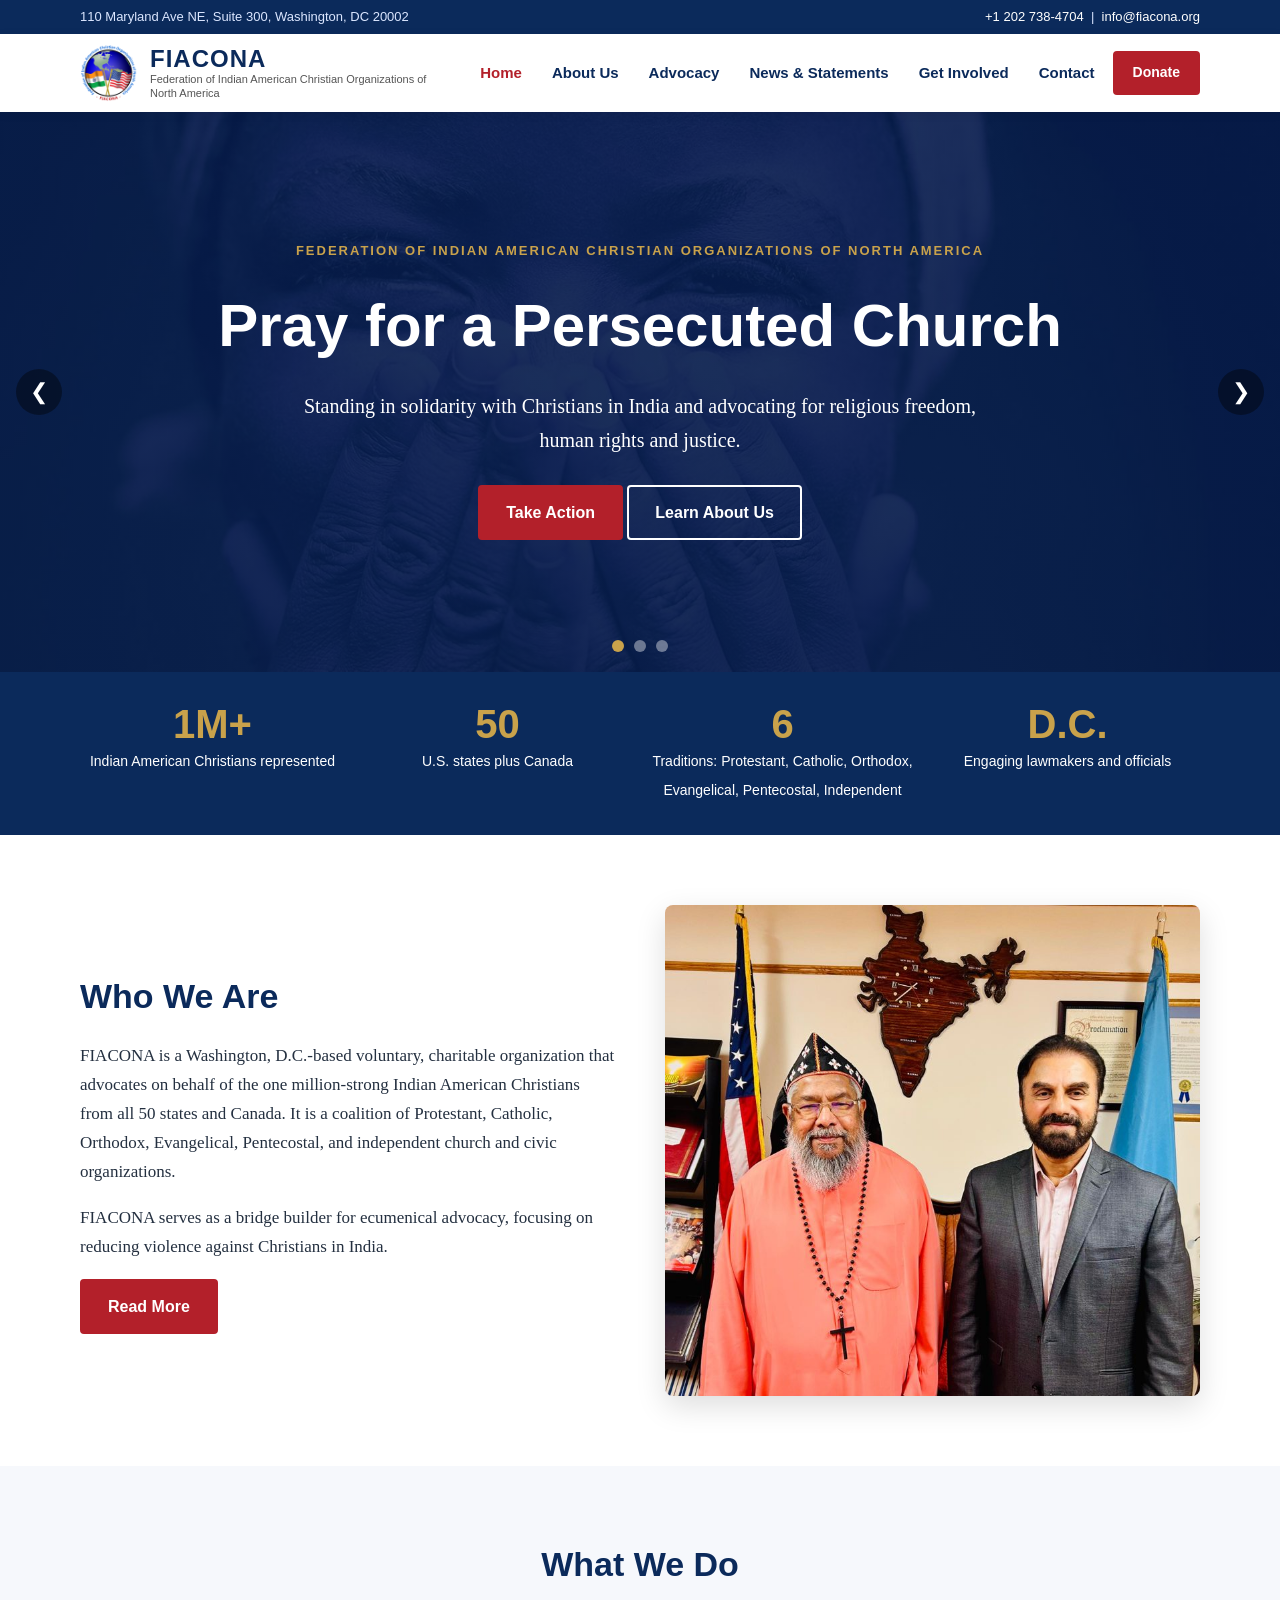
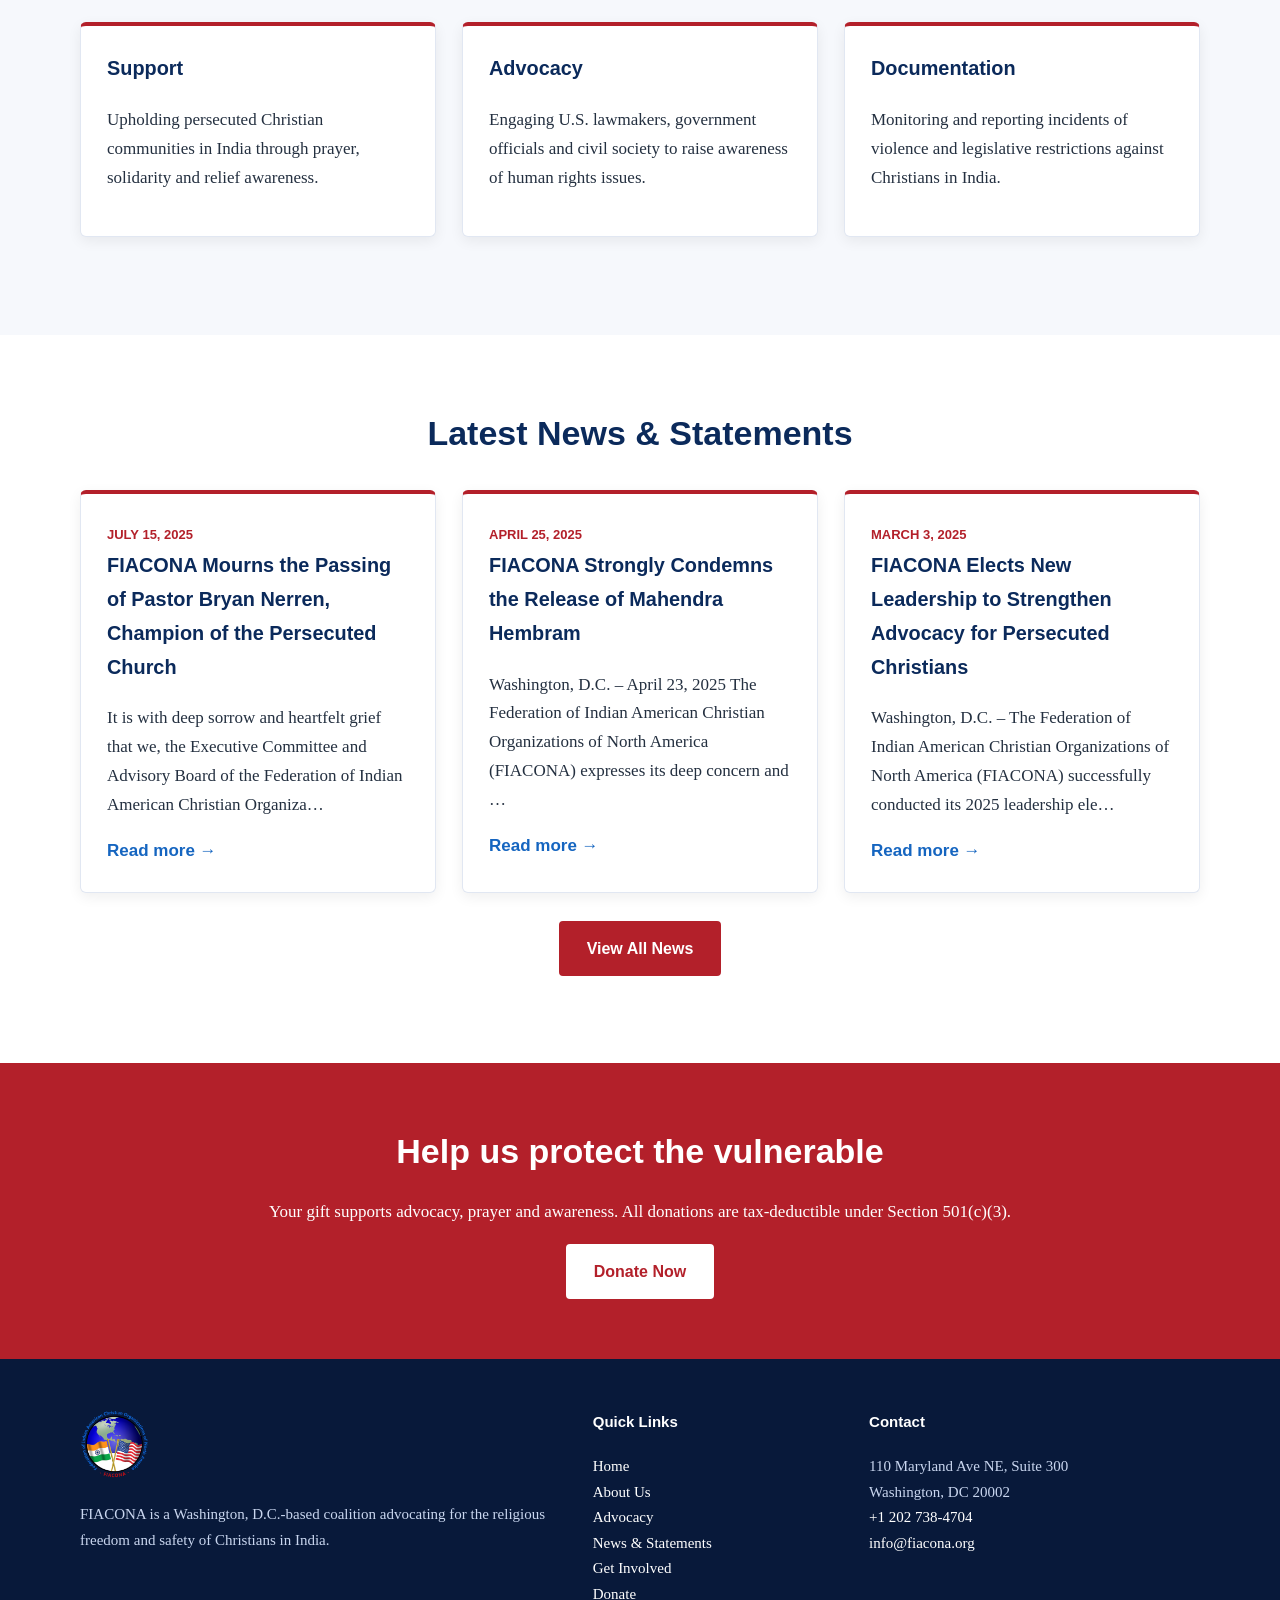
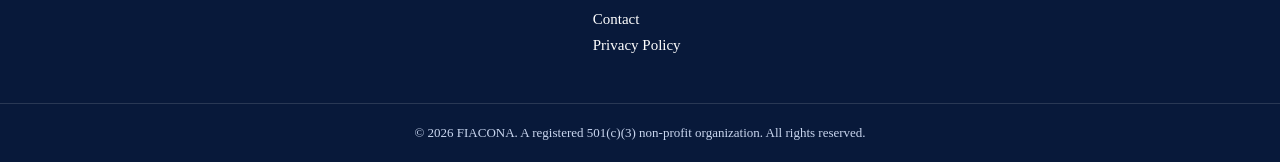
==== index.html @ 296984b5 "Update index.html" ====
<!DOCTYPE html>
<html lang="en"><head><meta charset="utf-8"><meta name="viewport" content="width=device-width,initial-scale=1">
<title>Home | FIACONA</title>
<meta name="description" content="FIACONA – Federation of Indian American Christian Organizations of North America. Advocating for religious freedom and the protection of Christians in India.">
<link rel="icon" href="assets/images/logo.png"><link rel="stylesheet" href="style.css"></head><body>
<div class="topbar"><div class="wrap"><span>110 Maryland Ave NE, Suite 300, Washington, DC 20002</span><span><a href="tel:+12027384704">+1 202 738-4704</a> &nbsp;|&nbsp; <a href="mailto:info@fiacona.org">info@fiacona.org</a></span></div></div>
<header class="site"><div class="wrap bar"><a class="brand" href="index.html"><img src="assets/images/logo.png" alt="FIACONA logo"><span><b>FIACONA</b><small>Federation of Indian American Christian Organizations of North America</small></span></a>
<input type="checkbox" id="mt"><label for="mt" class="burger" aria-label="Menu">&#9776;</label>
<nav><ul><li><a href="index.html" class=active>Home</a></li><li><a href="about.html">About Us</a></li><li><a href="advocacy.html">Advocacy</a></li><li><a href="news.html">News & Statements</a></li><li><a href="get-involved.html">Get Involved</a></li><li><a href="contact.html">Contact</a></li><li><a class="btn sm" href="donate.html">Donate</a></li></ul></nav></div></header>


<section class="slider" id="slider">
<div class="slide on" style="background-image:linear-gradient(rgba(8,30,70,.7),rgba(8,30,70,.78)),url(assets/images/hero.jpg)"><div class="wrap"><p class="eyebrow">Federation of Indian American Christian Organizations of North America</p><h1>Pray for a Persecuted Church</h1><p class="lead">Standing in solidarity with Christians in India and advocating for religious freedom, human rights and justice.</p><p><a class="btn" href="get-involved.html">Take Action</a> <a class="btn ghost" href="about.html">Learn About Us</a></p></div></div>
<div class="slide" style="background-image:linear-gradient(rgba(8,30,70,.6),rgba(8,30,70,.7)),url(assets/images/banner3.jpg)"><div class="wrap"><p class="eyebrow">Advocacy</p><h1>A Voice for Religious Freedom</h1><p class="lead">Engaging U.S. lawmakers and officials to defend the rights and safety of Christians in India.</p><p><a class="btn" href="advocacy.html">Our Advocacy</a> <a class="btn ghost" href="news.html">Latest News</a></p></div></div>
<div class="slide" style="background-image:linear-gradient(rgba(8,30,70,.6),rgba(8,30,70,.7)),url(assets/images/banner1.jpg)"><div class="wrap"><p class="eyebrow">One Coalition</p><h1>Together Across Every Tradition</h1><p class="lead">Protestant, Catholic, Orthodox, Evangelical, Pentecostal and independent churches united in one voice.</p><p><a class="btn" href="donate.html">Support Our Work</a> <a class="btn ghost" href="contact.html">Contact Us</a></p></div></div>
<button class="arr prev" aria-label="Previous">&#10094;</button><button class="arr next" aria-label="Next">&#10095;</button>
<div class="dots"><span class="on"></span><span></span><span></span></div>
<script>(function(){var s=document.querySelectorAll('#slider .slide'),d=document.querySelectorAll('#slider .dots span'),i=0,t;function go(n){s[i].classList.remove('on');d[i].classList.remove('on');i=(n+s.length)%s.length;s[i].classList.add('on');d[i].classList.add('on')}function auto(){clearInterval(t);t=setInterval(function(){go(i+1)},5500)}document.querySelector('#slider .next').onclick=function(){go(i+1);auto()};document.querySelector('#slider .prev').onclick=function(){go(i-1);auto()};d.forEach(function(x,n){x.onclick=function(){go(n);auto()}});auto()})();</script>
</section>
<section class="stats"><div class="wrap grid4"><div><b>1M+</b><span>Indian American Christians represented</span></div><div><b>50</b><span>U.S. states plus Canada</span></div><div><b>6</b><span>Traditions: Protestant, Catholic, Orthodox, Evangelical, Pentecostal, Independent</span></div><div><b>D.C.</b><span>Engaging lawmakers and officials</span></div></div></section>
<section class="sec"><div class="wrap two"><div><h2>Who We Are</h2><p>FIACONA is a Washington, D.C.-based voluntary, charitable organization that advocates on behalf of the one million-strong Indian American Christians from all 50 states and Canada. It is a coalition of Protestant, Catholic, Orthodox, Evangelical, Pentecostal, and independent church and civic organizations.</p><p>FIACONA serves as a bridge builder for ecumenical advocacy, focusing on reducing violence against Christians in India.</p><a class="btn" href="about.html">Read More</a></div><img class="rounded" src="assets/images/meeting.jpg" alt="FIACONA Advocacy Director meeting church leaders"></div></section>
<section class="sec alt"><div class="wrap"><h2 class="c">What We Do</h2><div class="grid3">
<div class="box"><h3>Support</h3><p>Upholding persecuted Christian communities in India through prayer, solidarity and relief awareness.</p></div>
<div class="box"><h3>Advocacy</h3><p>Engaging U.S. lawmakers, government officials and civil society to raise awareness of human rights issues.</p></div>
<div class="box"><h3>Documentation</h3><p>Monitoring and reporting incidents of violence and legislative restrictions against Christians in India.</p></div></div></div></section>
<section class="sec"><div class="wrap"><h2 class="c">Latest News &amp; Statements</h2><div class="grid3"><article class="card"><time>July 15, 2025</time><h3><a href="news.html#n0">FIACONA Mourns the Passing of Pastor Bryan Nerren, Champion of the Persecuted Church</a></h3><p>It is with deep sorrow and heartfelt grief that we, the Executive Committee and Advisory Board of the Federation of Indian American Christian Organiza…</p><a class="more" href="news.html#n0">Read more →</a></article><article class="card"><time>April 25, 2025</time><h3><a href="news.html#n1">FIACONA Strongly Condemns the Release of Mahendra Hembram</a></h3><p>Washington, D.C. – April 23, 2025 The Federation of Indian American Christian Organizations of North America (FIACONA) expresses its deep concern and …</p><a class="more" href="news.html#n1">Read more →</a></article><article class="card"><time>March 3, 2025</time><h3><a href="news.html#n2">FIACONA Elects New Leadership to Strengthen Advocacy for Persecuted Christians</a></h3><p>Washington, D.C. – The Federation of Indian American Christian Organizations of North America (FIACONA) successfully conducted its 2025 leadership ele…</p><a class="more" href="news.html#n2">Read more →</a></article></div><p class="c"><a class="btn" href="news.html">View All News</a></p></div></section>
<section class="cta"><div class="wrap"><h2>Help us protect the vulnerable</h2><p>Your gift supports advocacy, prayer and awareness. All donations are tax-deductible under Section 501(c)(3).</p><a class="btn light" href="donate.html">Donate Now</a></div></section>
<footer><div class="wrap fgrid"><div><img src="assets/images/logo.png" alt="" width="70"><p>FIACONA is a Washington, D.C.-based coalition advocating for the religious freedom and safety of Christians in India.</p></div>
<div><h4>Quick Links</h4><ul><li><a href="index.html">Home</a></li><li><a href="about.html">About Us</a></li><li><a href="advocacy.html">Advocacy</a></li><li><a href="news.html">News & Statements</a></li><li><a href="get-involved.html">Get Involved</a></li><li><a href="donate.html">Donate</a></li><li><a href="contact.html">Contact</a></li><li><a href="privacy.html">Privacy Policy</a></li></ul></div>
<div><h4>Contact</h4><p>110 Maryland Ave NE, Suite 300<br>Washington, DC 20002<br><a href="tel:+12027384704">+1 202 738-4704</a><br><a href="mailto:info@fiacona.org">info@fiacona.org</a></p></div></div>
<div class="copy">&copy; 2026 FIACONA. A registered 501(c)(3) non-profit organization. All rights reserved.</div></footer></body></html>
---- style.css ----
:root{--navy:#0b2a5b;--blue:#1565c0;--red:#b3202a;--gold:#c9a24b;--bg:#f6f8fc;--tx:#243040}
*{box-sizing:border-box}body{margin:0;font-family:Georgia,'Times New Roman',serif;color:var(--tx);line-height:1.7;font-size:17px}
h1,h2,h3,h4,.btn,nav,.topbar,.eyebrow,time,.brand{font-family:'Segoe UI',Helvetica,Arial,sans-serif}
a{color:var(--blue)}img{max-width:100%;height:auto}.wrap{max-width:1160px;margin:auto;padding:0 20px}.narrow{max-width:820px;margin:auto}.c{text-align:center}
.topbar{background:var(--navy);color:#dbe6ff;font-size:13px;padding:6px 0}.topbar .wrap{display:flex;justify-content:space-between;flex-wrap:wrap;gap:6px}.topbar a{color:#fff;text-decoration:none}
header.site{background:#fff;position:sticky;top:0;z-index:20;box-shadow:0 2px 10px #0001}.bar{display:flex;align-items:center;justify-content:space-between;padding-top:10px;padding-bottom:10px}
.brand{display:flex;align-items:center;gap:12px;text-decoration:none;color:var(--navy)}.brand img{width:58px}.brand b{font-size:24px;letter-spacing:1px;display:block;line-height:1.1}.brand small{display:block;font-size:11px;max-width:280px;line-height:1.3;color:#555}
nav ul{list-style:none;display:flex;gap:6px;margin:0;padding:0;align-items:center}nav a{display:block;padding:8px 12px;text-decoration:none;color:var(--navy);font-weight:600;font-size:15px;border-radius:4px}nav a:hover,nav a.active{color:var(--red)}
.btn{display:inline-block;background:var(--red);color:#fff!important;padding:12px 26px;border-radius:4px;text-decoration:none;font-weight:700;border:2px solid var(--red);cursor:pointer;font-size:16px}.btn:hover{background:#8e1820}.btn.sm{padding:8px 18px;font-size:14px}.btn.ghost{background:transparent;border-color:#fff}.btn.light{background:#fff;color:var(--red)!important;border-color:#fff}
#mt,.burger{display:none}
.hero{background:linear-gradient(rgba(8,30,70,.72),rgba(8,30,70,.78)),url(assets/hero.jpg) center/cover;color:#fff;text-align:center;padding:130px 0 120px}.hero h1{font-size:clamp(34px,6vw,64px);margin:.2em 0}.eyebrow{text-transform:uppercase;letter-spacing:2px;font-size:13px;color:var(--gold);font-weight:700}.lead{font-size:20px;max-width:700px;margin:0 auto 28px}
.page-hero{background:linear-gradient(rgba(8,30,70,.85),rgba(8,30,70,.85)),url(assets/banner1.jpg) center/cover;color:#fff;text-align:center;padding:64px 0}.page-hero h1{margin:0;font-size:42px}.page-hero p{margin:6px 0 0;color:#cfe0ff}
.stats{background:var(--navy);color:#fff}.grid4{display:grid;grid-template-columns:repeat(4,1fr);gap:20px;text-align:center;padding-top:30px;padding-bottom:30px}.grid4 b{display:block;font:700 40px 'Segoe UI',sans-serif;color:var(--gold)}.grid4 span{font-size:14px;font-family:'Segoe UI',sans-serif}
.sec{padding:70px 0}.sec.alt{background:var(--bg)}h2{font-size:34px;color:var(--navy);margin:0 0 .5em}h3{color:var(--navy)}
.two{display:grid;grid-template-columns:1fr 1fr;gap:50px;align-items:center}.rounded{border-radius:8px;box-shadow:0 10px 30px #0002}
.grid3{display:grid;grid-template-columns:repeat(3,1fr);gap:26px;margin:28px 0}.box,.card{background:#fff;border:1px solid #e1e7f2;border-top:4px solid var(--red);padding:26px;border-radius:6px;box-shadow:0 4px 14px #0001}.box h3,.card h3{margin-top:0}
.card time,.post time{color:var(--red);font-size:13px;font-weight:700;text-transform:uppercase}.card h3 a{text-decoration:none;color:var(--navy)}.more{font-weight:700;font-family:'Segoe UI',sans-serif;text-decoration:none}
.cta{background:var(--red);color:#fff;text-align:center;padding:60px 0}.cta h2{color:#fff}
.post{border-bottom:1px solid #e1e7f2;padding:26px 0}.post h2{font-size:26px;margin:.2em 0 .5em}summary{cursor:pointer;color:var(--blue);font-weight:700;font-family:'Segoe UI',sans-serif}.body{margin-top:14px}
.form{display:grid;gap:14px;background:var(--bg);padding:28px;border-radius:8px}.form label{font:600 14px 'Segoe UI',sans-serif;display:grid;gap:4px}.form input,.form textarea{padding:11px;border:1px solid #c5cfe0;border-radius:4px;font:inherit}.form small{color:#667}
footer{background:#08193a;color:#c9d6ef;padding-top:50px;font-size:15px}.fgrid{display:grid;grid-template-columns:2fr 1fr 1.4fr;gap:40px}footer h4{color:#fff;margin-top:0}footer ul{list-style:none;padding:0}footer a{color:#fff;text-decoration:none}.copy{border-top:1px solid #ffffff22;margin-top:30px;padding:18px;text-align:center;font-size:13px}
@media(max-width:900px){.two,.grid3,.fgrid{grid-template-columns:1fr}.grid4{grid-template-columns:1fr 1fr}.burger{display:block;font-size:30px;cursor:pointer;color:var(--navy)}nav{display:none;position:absolute;left:0;right:0;top:100%;background:#fff;box-shadow:0 8px 16px #0002}nav ul{flex-direction:column;align-items:stretch;padding:10px}#mt:checked~nav{display:block}.hero{padding:80px 0}.brand small{display:none}}
.slider{position:relative;height:560px;overflow:hidden;color:#fff;text-align:center}
.slide{position:absolute;inset:0;background-size:cover;background-position:center;display:flex;align-items:center;opacity:0;visibility:hidden;transition:opacity .9s}
.slide.on{opacity:1;visibility:visible}.slide .wrap{width:100%}
.slide h1{font-size:clamp(32px,5.5vw,60px);margin:.2em 0}
.arr{position:absolute;top:50%;transform:translateY(-50%);background:#0006;color:#fff;border:0;width:46px;height:46px;font-size:22px;cursor:pointer;border-radius:50%;z-index:3}.arr:hover{background:var(--red)}.prev{left:16px}.next{right:16px}
.dots{position:absolute;bottom:20px;left:0;right:0;display:flex;justify-content:center;gap:10px;z-index:3}.dots span{width:12px;height:12px;border-radius:50%;background:#fff6;cursor:pointer}.dots span.on{background:var(--gold)}
@media(max-width:900px){.slider{height:520px}.arr{width:36px;height:36px}.slide .lead{font-size:17px}}
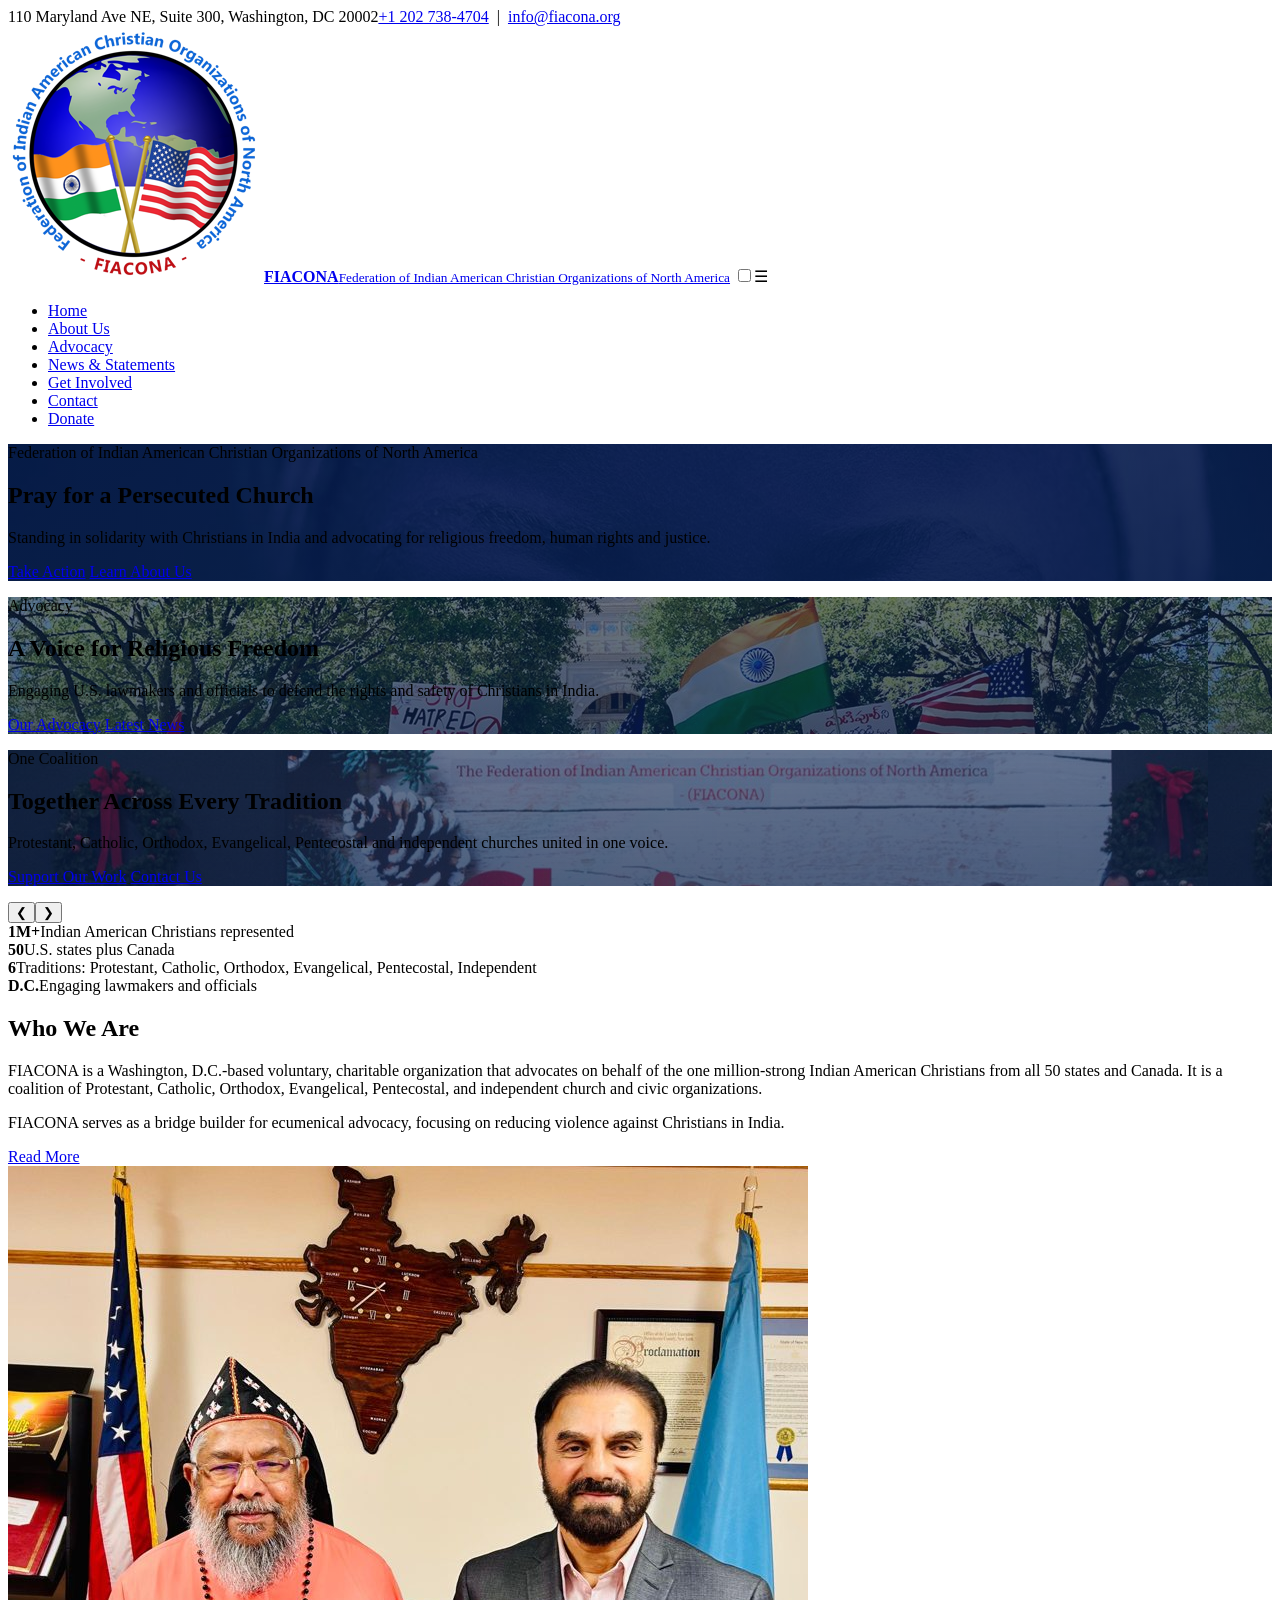
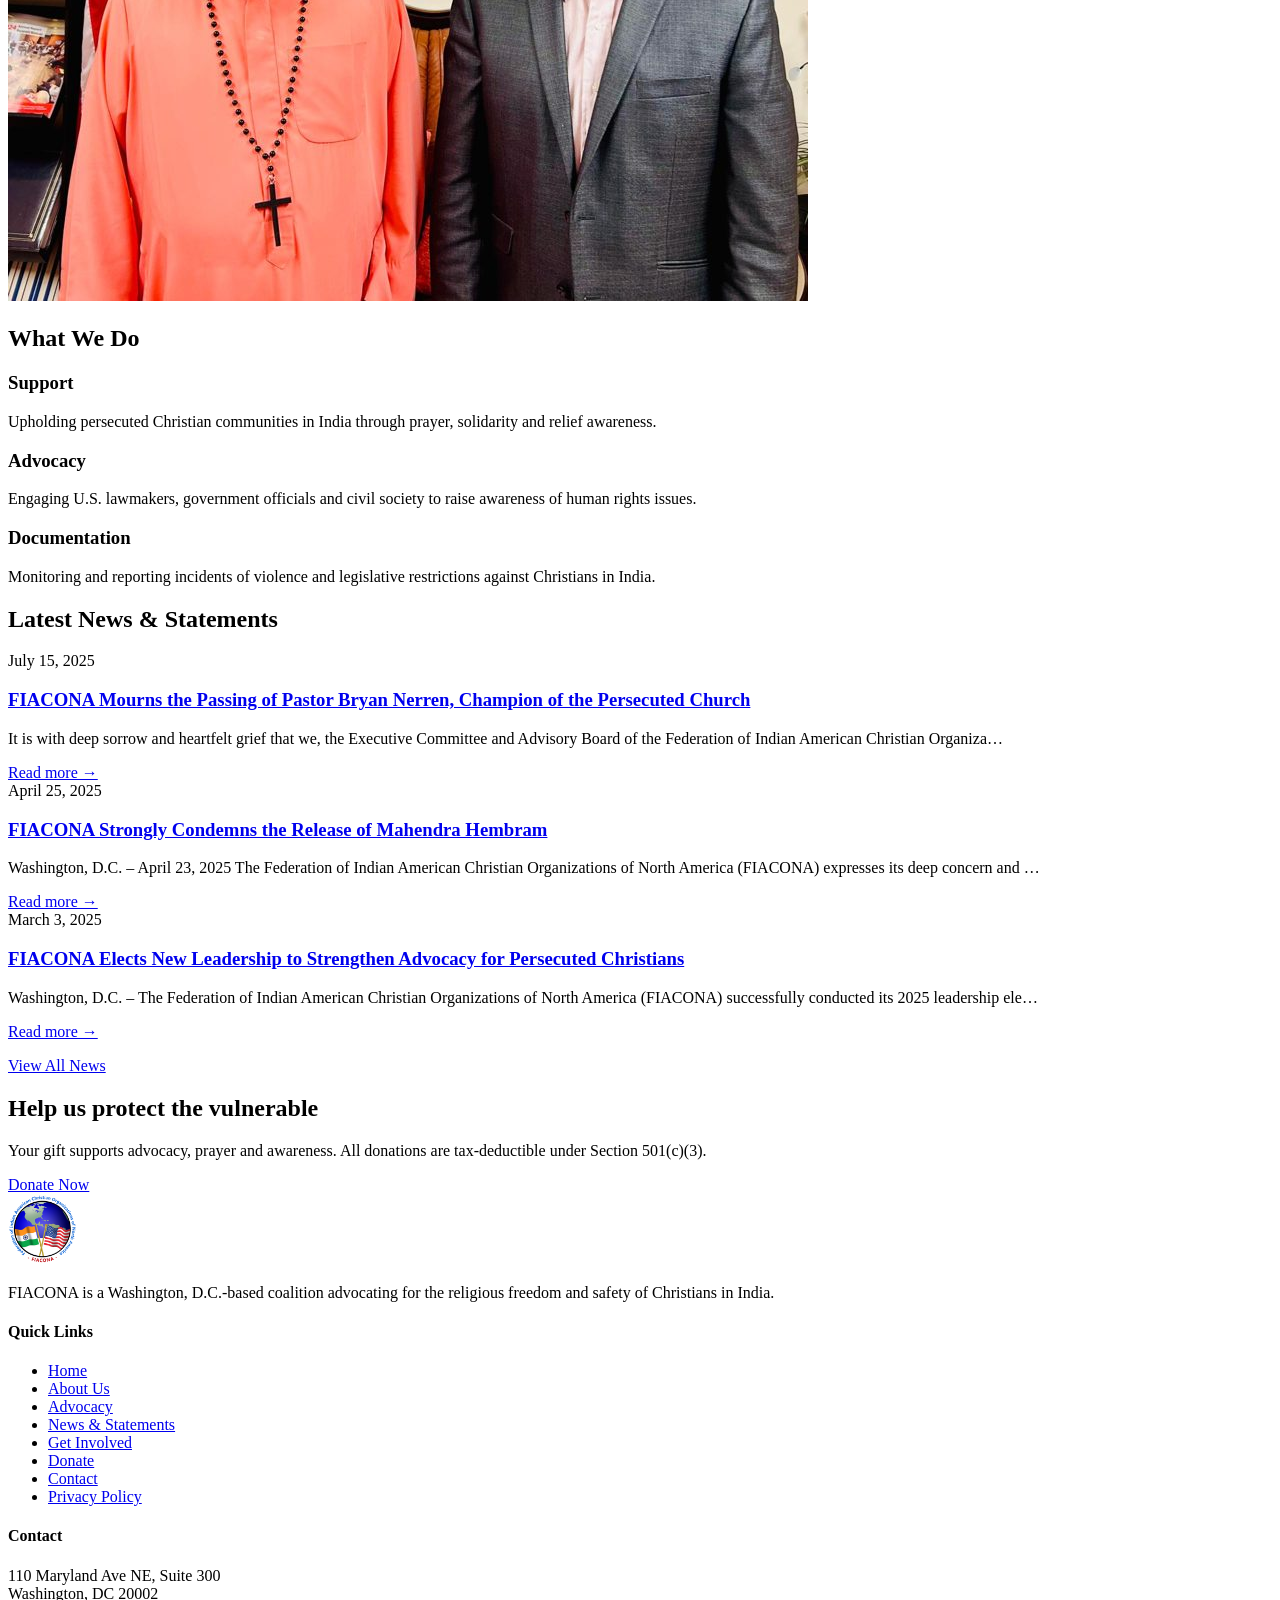
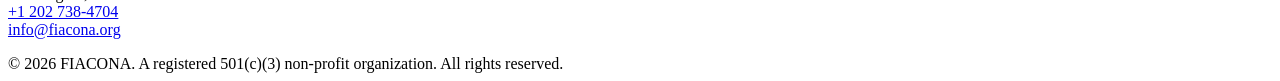
==== commit e8fb47c6: "Update index.html" ====
--- a/index.html
+++ b/index.html
@@ -2,7 +2,7 @@
 <html lang="en"><head><meta charset="utf-8"><meta name="viewport" content="width=device-width,initial-scale=1">
 <title>Home | FIACONA</title>
 <meta name="description" content="FIACONA – Federation of Indian American Christian Organizations of North America. Advocating for religious freedom and the protection of Christians in India.">
-<link rel="icon" href="assets/images/logo.png"><link rel="stylesheet" href="style.css"></head><body>
+<link rel="icon" href="assets/images/logo.png"><link rel="css/stylesheet" href="css/style.css"></head><body>
 <div class="topbar"><div class="wrap"><span>110 Maryland Ave NE, Suite 300, Washington, DC 20002</span><span><a href="tel:+12027384704">+1 202 738-4704</a> &nbsp;|&nbsp; <a href="mailto:info@fiacona.org">info@fiacona.org</a></span></div></div>
 <header class="site"><div class="wrap bar"><a class="brand" href="index.html"><img src="assets/images/logo.png" alt="FIACONA logo"><span><b>FIACONA</b><small>Federation of Indian American Christian Organizations of North America</small></span></a>
 <input type="checkbox" id="mt"><label for="mt" class="burger" aria-label="Menu">&#9776;</label>
--- a/css/style.css
+++ b/css/style.css
@@ -0,0 +1,29 @@
+:root{--navy:#0b2a5b;--blue:#1565c0;--red:#b3202a;--gold:#c9a24b;--bg:#f6f8fc;--tx:#243040}
+*{box-sizing:border-box}body{margin:0;font-family:Georgia,'Times New Roman',serif;color:var(--tx);line-height:1.7;font-size:17px}
+h1,h2,h3,h4,.btn,nav,.topbar,.eyebrow,time,.brand{font-family:'Segoe UI',Helvetica,Arial,sans-serif}
+a{color:var(--blue)}img{max-width:100%;height:auto}.wrap{max-width:1160px;margin:auto;padding:0 20px}.narrow{max-width:820px;margin:auto}.c{text-align:center}
+.topbar{background:var(--navy);color:#dbe6ff;font-size:13px;padding:6px 0}.topbar .wrap{display:flex;justify-content:space-between;flex-wrap:wrap;gap:6px}.topbar a{color:#fff;text-decoration:none}
+header.site{background:#fff;position:sticky;top:0;z-index:20;box-shadow:0 2px 10px #0001}.bar{display:flex;align-items:center;justify-content:space-between;padding-top:10px;padding-bottom:10px}
+.brand{display:flex;align-items:center;gap:12px;text-decoration:none;color:var(--navy)}.brand img{width:58px}.brand b{font-size:24px;letter-spacing:1px;display:block;line-height:1.1}.brand small{display:block;font-size:11px;max-width:280px;line-height:1.3;color:#555}
+nav ul{list-style:none;display:flex;gap:6px;margin:0;padding:0;align-items:center}nav a{display:block;padding:8px 12px;text-decoration:none;color:var(--navy);font-weight:600;font-size:15px;border-radius:4px}nav a:hover,nav a.active{color:var(--red)}
+.btn{display:inline-block;background:var(--red);color:#fff!important;padding:12px 26px;border-radius:4px;text-decoration:none;font-weight:700;border:2px solid var(--red);cursor:pointer;font-size:16px}.btn:hover{background:#8e1820}.btn.sm{padding:8px 18px;font-size:14px}.btn.ghost{background:transparent;border-color:#fff}.btn.light{background:#fff;color:var(--red)!important;border-color:#fff}
+#mt,.burger{display:none}
+.hero{background:linear-gradient(rgba(8,30,70,.72),rgba(8,30,70,.78)),url(assets/hero.jpg) center/cover;color:#fff;text-align:center;padding:130px 0 120px}.hero h1{font-size:clamp(34px,6vw,64px);margin:.2em 0}.eyebrow{text-transform:uppercase;letter-spacing:2px;font-size:13px;color:var(--gold);font-weight:700}.lead{font-size:20px;max-width:700px;margin:0 auto 28px}
+.page-hero{background:linear-gradient(rgba(8,30,70,.85),rgba(8,30,70,.85)),url(assets/banner1.jpg) center/cover;color:#fff;text-align:center;padding:64px 0}.page-hero h1{margin:0;font-size:42px}.page-hero p{margin:6px 0 0;color:#cfe0ff}
+.stats{background:var(--navy);color:#fff}.grid4{display:grid;grid-template-columns:repeat(4,1fr);gap:20px;text-align:center;padding-top:30px;padding-bottom:30px}.grid4 b{display:block;font:700 40px 'Segoe UI',sans-serif;color:var(--gold)}.grid4 span{font-size:14px;font-family:'Segoe UI',sans-serif}
+.sec{padding:70px 0}.sec.alt{background:var(--bg)}h2{font-size:34px;color:var(--navy);margin:0 0 .5em}h3{color:var(--navy)}
+.two{display:grid;grid-template-columns:1fr 1fr;gap:50px;align-items:center}.rounded{border-radius:8px;box-shadow:0 10px 30px #0002}
+.grid3{display:grid;grid-template-columns:repeat(3,1fr);gap:26px;margin:28px 0}.box,.card{background:#fff;border:1px solid #e1e7f2;border-top:4px solid var(--red);padding:26px;border-radius:6px;box-shadow:0 4px 14px #0001}.box h3,.card h3{margin-top:0}
+.card time,.post time{color:var(--red);font-size:13px;font-weight:700;text-transform:uppercase}.card h3 a{text-decoration:none;color:var(--navy)}.more{font-weight:700;font-family:'Segoe UI',sans-serif;text-decoration:none}
+.cta{background:var(--red);color:#fff;text-align:center;padding:60px 0}.cta h2{color:#fff}
+.post{border-bottom:1px solid #e1e7f2;padding:26px 0}.post h2{font-size:26px;margin:.2em 0 .5em}summary{cursor:pointer;color:var(--blue);font-weight:700;font-family:'Segoe UI',sans-serif}.body{margin-top:14px}
+.form{display:grid;gap:14px;background:var(--bg);padding:28px;border-radius:8px}.form label{font:600 14px 'Segoe UI',sans-serif;display:grid;gap:4px}.form input,.form textarea{padding:11px;border:1px solid #c5cfe0;border-radius:4px;font:inherit}.form small{color:#667}
+footer{background:#08193a;color:#c9d6ef;padding-top:50px;font-size:15px}.fgrid{display:grid;grid-template-columns:2fr 1fr 1.4fr;gap:40px}footer h4{color:#fff;margin-top:0}footer ul{list-style:none;padding:0}footer a{color:#fff;text-decoration:none}.copy{border-top:1px solid #ffffff22;margin-top:30px;padding:18px;text-align:center;font-size:13px}
+@media(max-width:900px){.two,.grid3,.fgrid{grid-template-columns:1fr}.grid4{grid-template-columns:1fr 1fr}.burger{display:block;font-size:30px;cursor:pointer;color:var(--navy)}nav{display:none;position:absolute;left:0;right:0;top:100%;background:#fff;box-shadow:0 8px 16px #0002}nav ul{flex-direction:column;align-items:stretch;padding:10px}#mt:checked~nav{display:block}.hero{padding:80px 0}.brand small{display:none}}
+.slider{position:relative;height:560px;overflow:hidden;color:#fff;text-align:center}
+.slide{position:absolute;inset:0;background-size:cover;background-position:center;display:flex;align-items:center;opacity:0;visibility:hidden;transition:opacity .9s}
+.slide.on{opacity:1;visibility:visible}.slide .wrap{width:100%}
+.slide h1{font-size:clamp(32px,5.5vw,60px);margin:.2em 0}
+.arr{position:absolute;top:50%;transform:translateY(-50%);background:#0006;color:#fff;border:0;width:46px;height:46px;font-size:22px;cursor:pointer;border-radius:50%;z-index:3}.arr:hover{background:var(--red)}.prev{left:16px}.next{right:16px}
+.dots{position:absolute;bottom:20px;left:0;right:0;display:flex;justify-content:center;gap:10px;z-index:3}.dots span{width:12px;height:12px;border-radius:50%;background:#fff6;cursor:pointer}.dots span.on{background:var(--gold)}
+@media(max-width:900px){.slider{height:520px}.arr{width:36px;height:36px}.slide .lead{font-size:17px}}
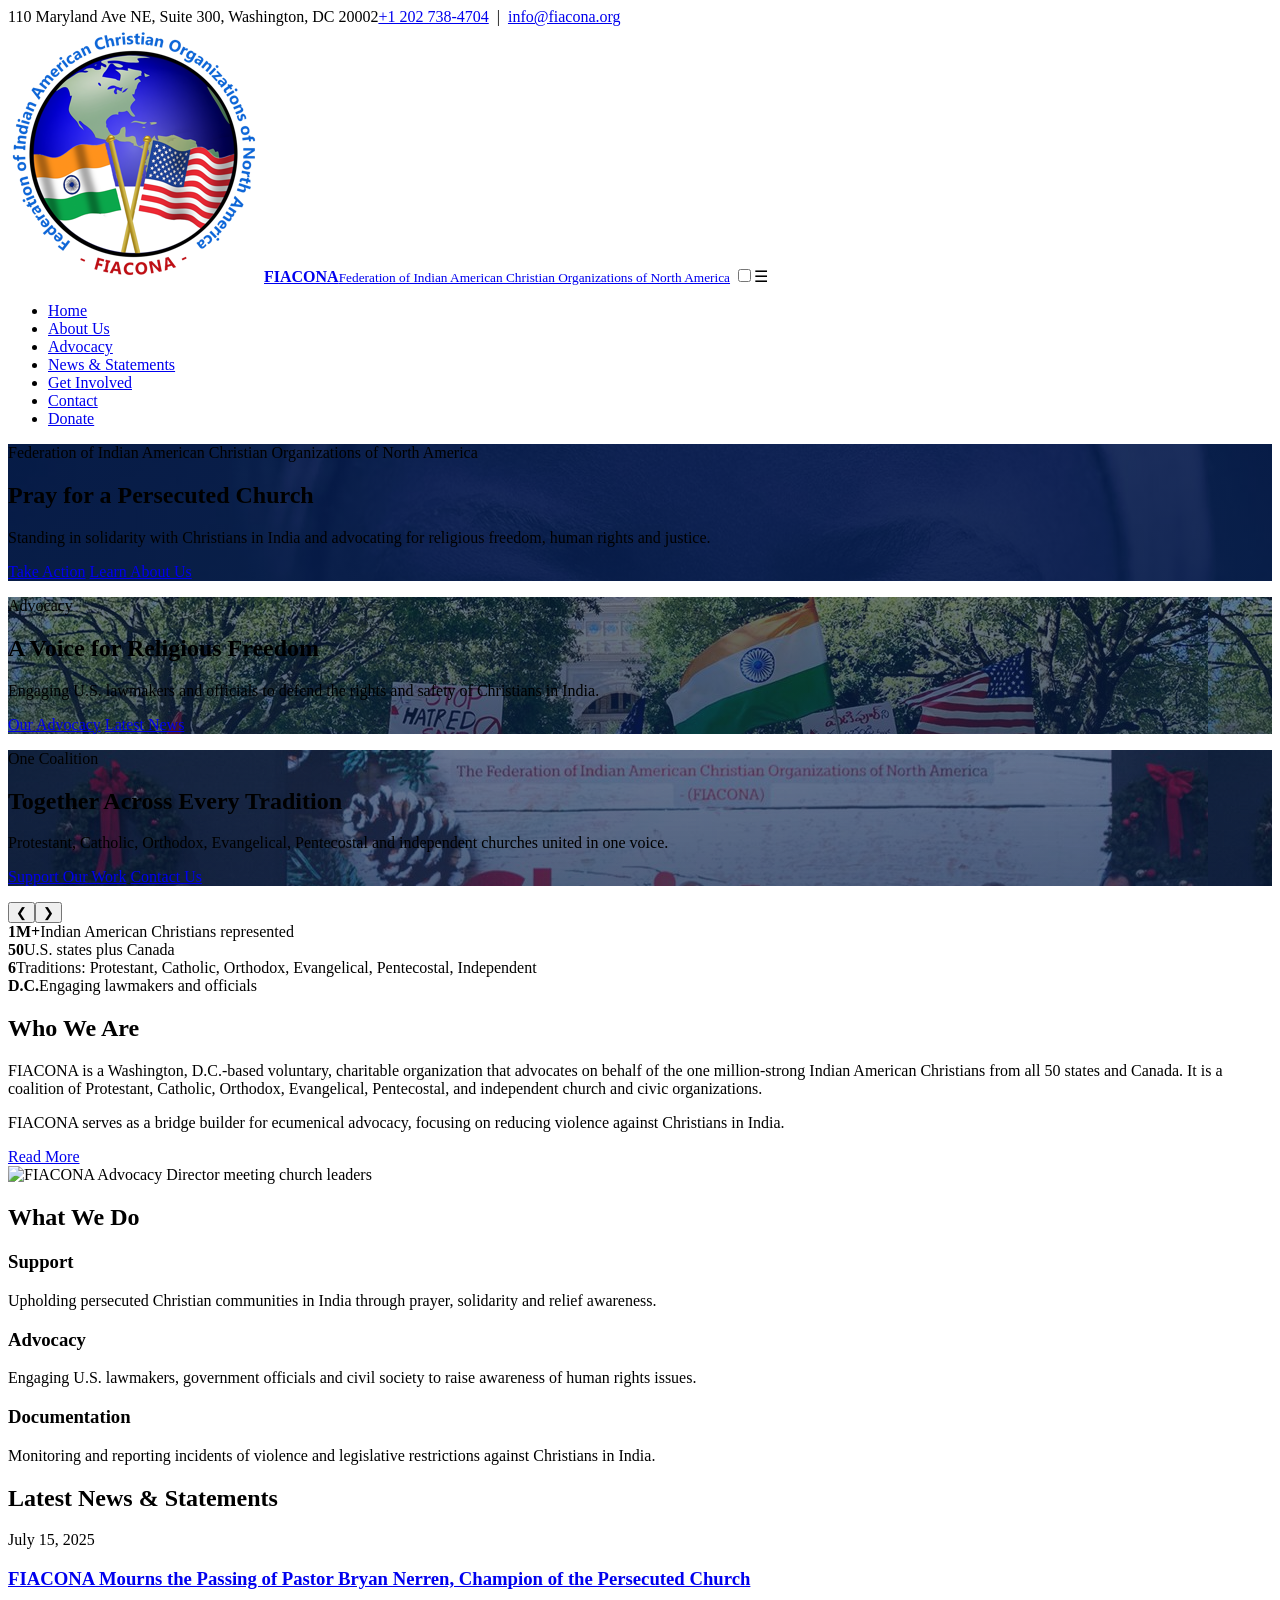
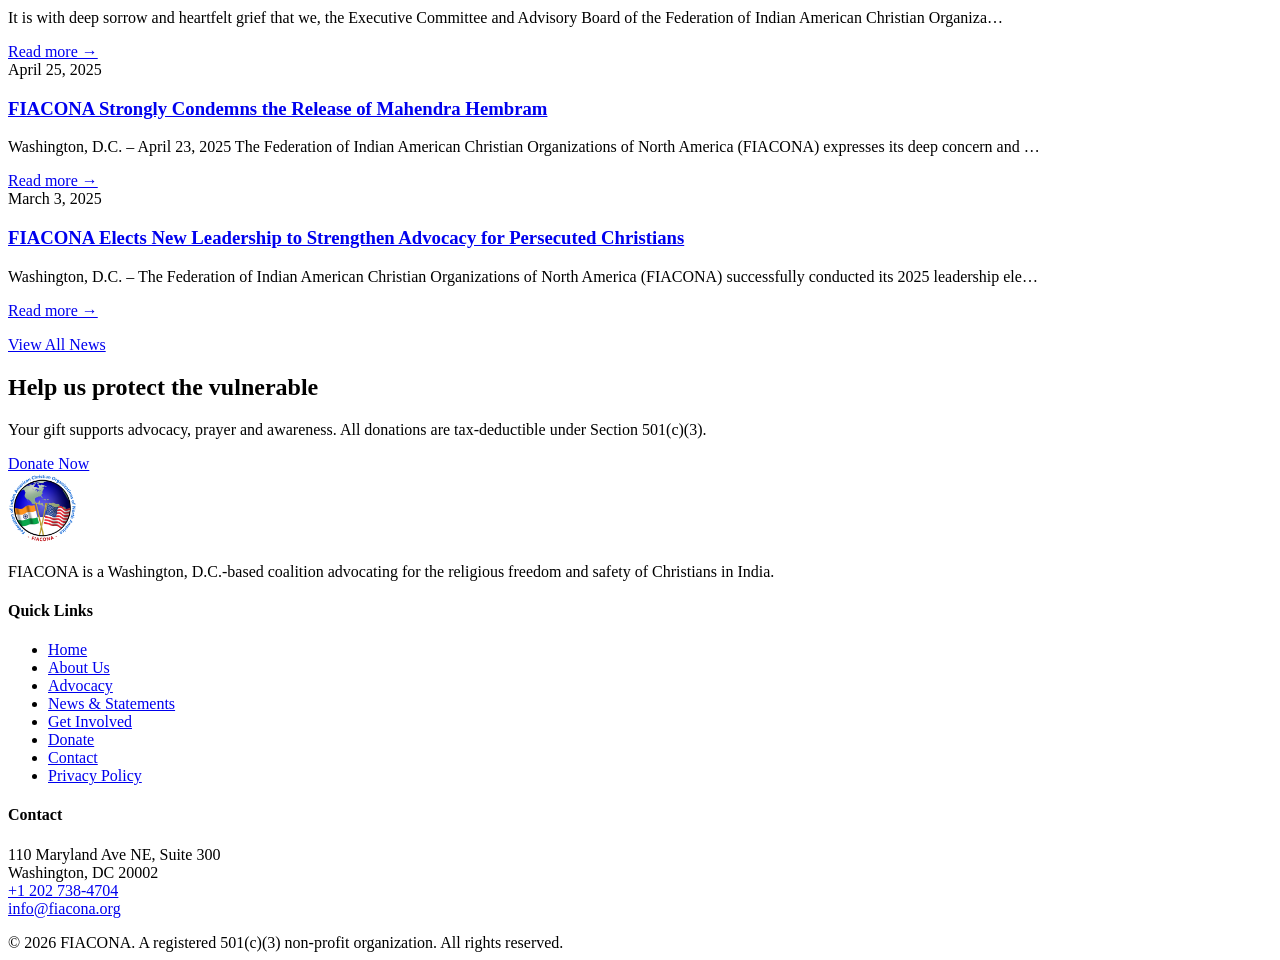
==== commit 7606f840: "Update index.html" ====
--- a/index.html
+++ b/index.html
@@ -18,7 +18,7 @@
 <script>(function(){var s=document.querySelectorAll('#slider .slide'),d=document.querySelectorAll('#slider .dots span'),i=0,t;function go(n){s[i].classList.remove('on');d[i].classList.remove('on');i=(n+s.length)%s.length;s[i].classList.add('on');d[i].classList.add('on')}function auto(){clearInterval(t);t=setInterval(function(){go(i+1)},5500)}document.querySelector('#slider .next').onclick=function(){go(i+1);auto()};document.querySelector('#slider .prev').onclick=function(){go(i-1);auto()};d.forEach(function(x,n){x.onclick=function(){go(n);auto()}});auto()})();</script>
 </section>
 <section class="stats"><div class="wrap grid4"><div><b>1M+</b><span>Indian American Christians represented</span></div><div><b>50</b><span>U.S. states plus Canada</span></div><div><b>6</b><span>Traditions: Protestant, Catholic, Orthodox, Evangelical, Pentecostal, Independent</span></div><div><b>D.C.</b><span>Engaging lawmakers and officials</span></div></div></section>
-<section class="sec"><div class="wrap two"><div><h2>Who We Are</h2><p>FIACONA is a Washington, D.C.-based voluntary, charitable organization that advocates on behalf of the one million-strong Indian American Christians from all 50 states and Canada. It is a coalition of Protestant, Catholic, Orthodox, Evangelical, Pentecostal, and independent church and civic organizations.</p><p>FIACONA serves as a bridge builder for ecumenical advocacy, focusing on reducing violence against Christians in India.</p><a class="btn" href="about.html">Read More</a></div><img class="rounded" src="assets/images/meeting.jpg" alt="FIACONA Advocacy Director meeting church leaders"></div></section>
+<section class="sec"><div class="wrap two"><div><h2>Who We Are</h2><p>FIACONA is a Washington, D.C.-based voluntary, charitable organization that advocates on behalf of the one million-strong Indian American Christians from all 50 states and Canada. It is a coalition of Protestant, Catholic, Orthodox, Evangelical, Pentecostal, and independent church and civic organizations.</p><p>FIACONA serves as a bridge builder for ecumenical advocacy, focusing on reducing violence against Christians in India.</p><a class="btn" href="about.html">Read More</a></div><img class="rounded" src="assets/images/meeting-home.jpg" alt="FIACONA Advocacy Director meeting church leaders"></div></section>
 <section class="sec alt"><div class="wrap"><h2 class="c">What We Do</h2><div class="grid3">
 <div class="box"><h3>Support</h3><p>Upholding persecuted Christian communities in India through prayer, solidarity and relief awareness.</p></div>
 <div class="box"><h3>Advocacy</h3><p>Engaging U.S. lawmakers, government officials and civil society to raise awareness of human rights issues.</p></div>
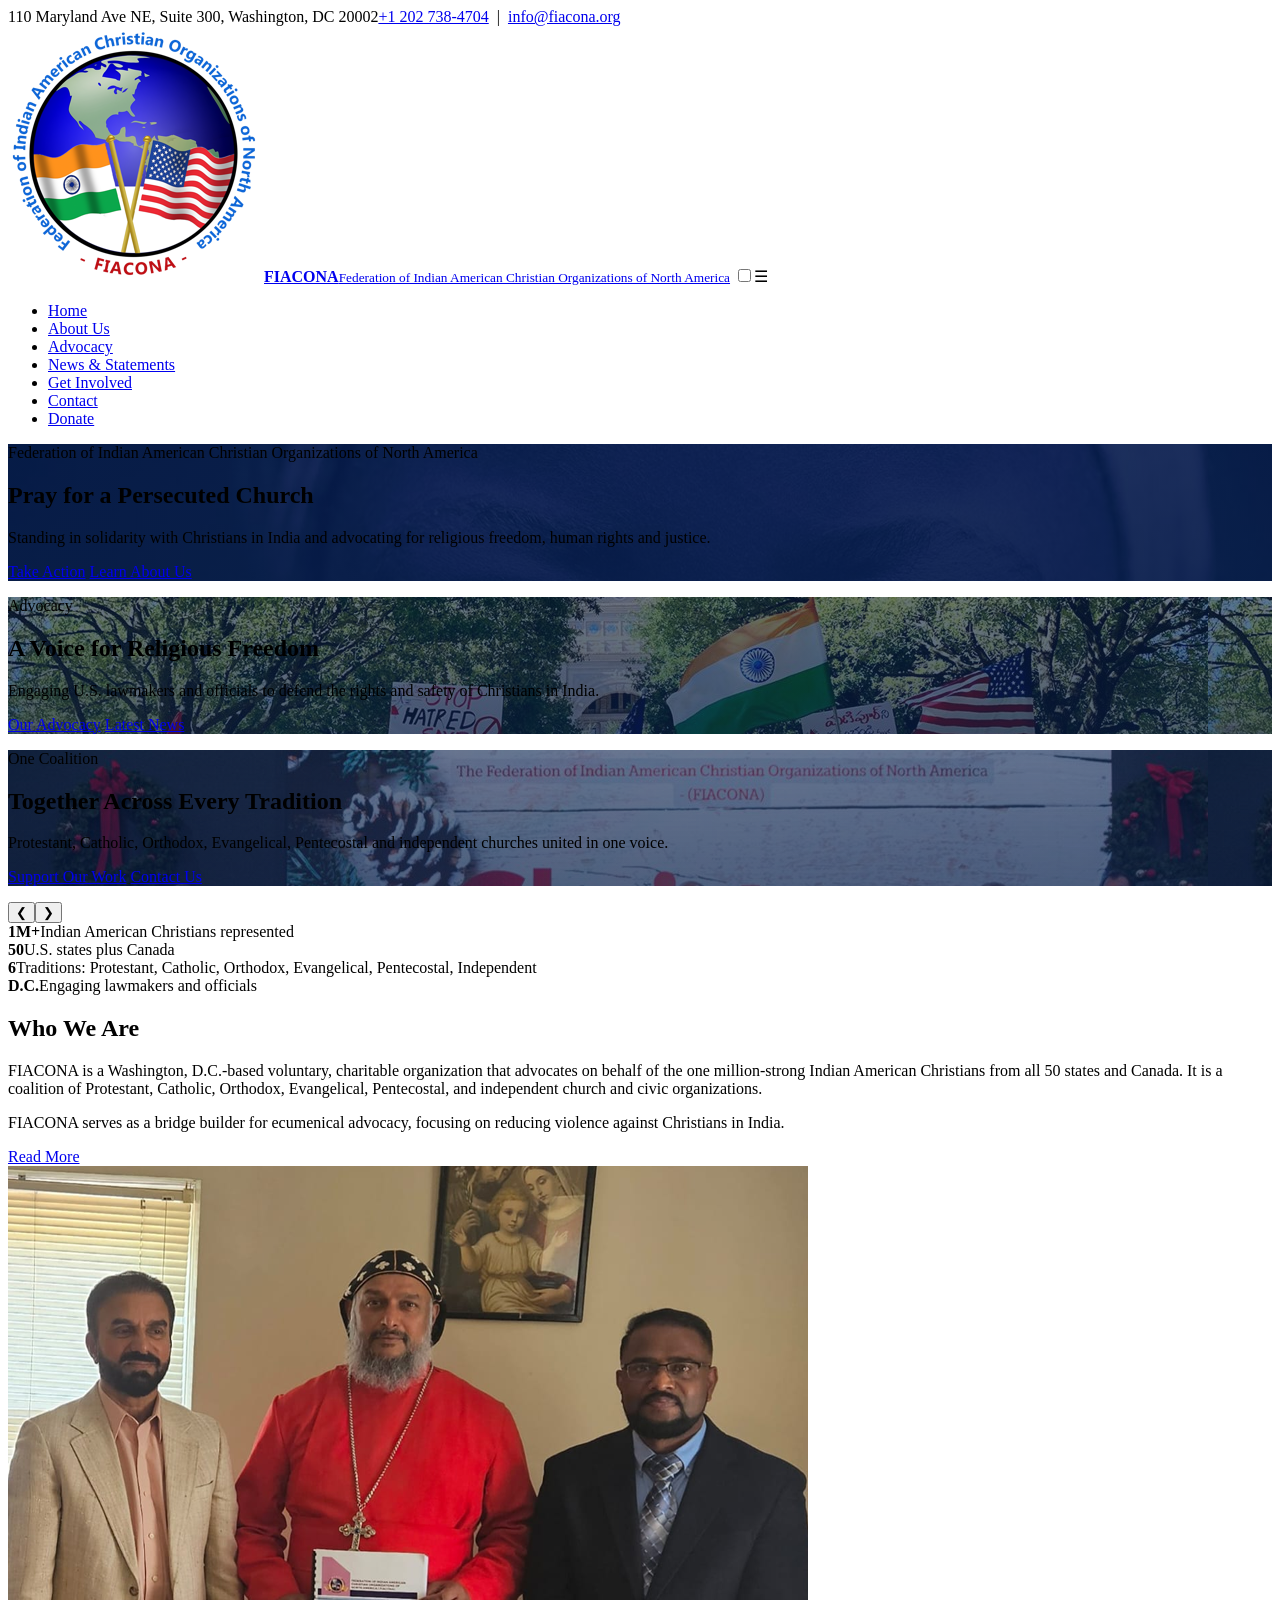
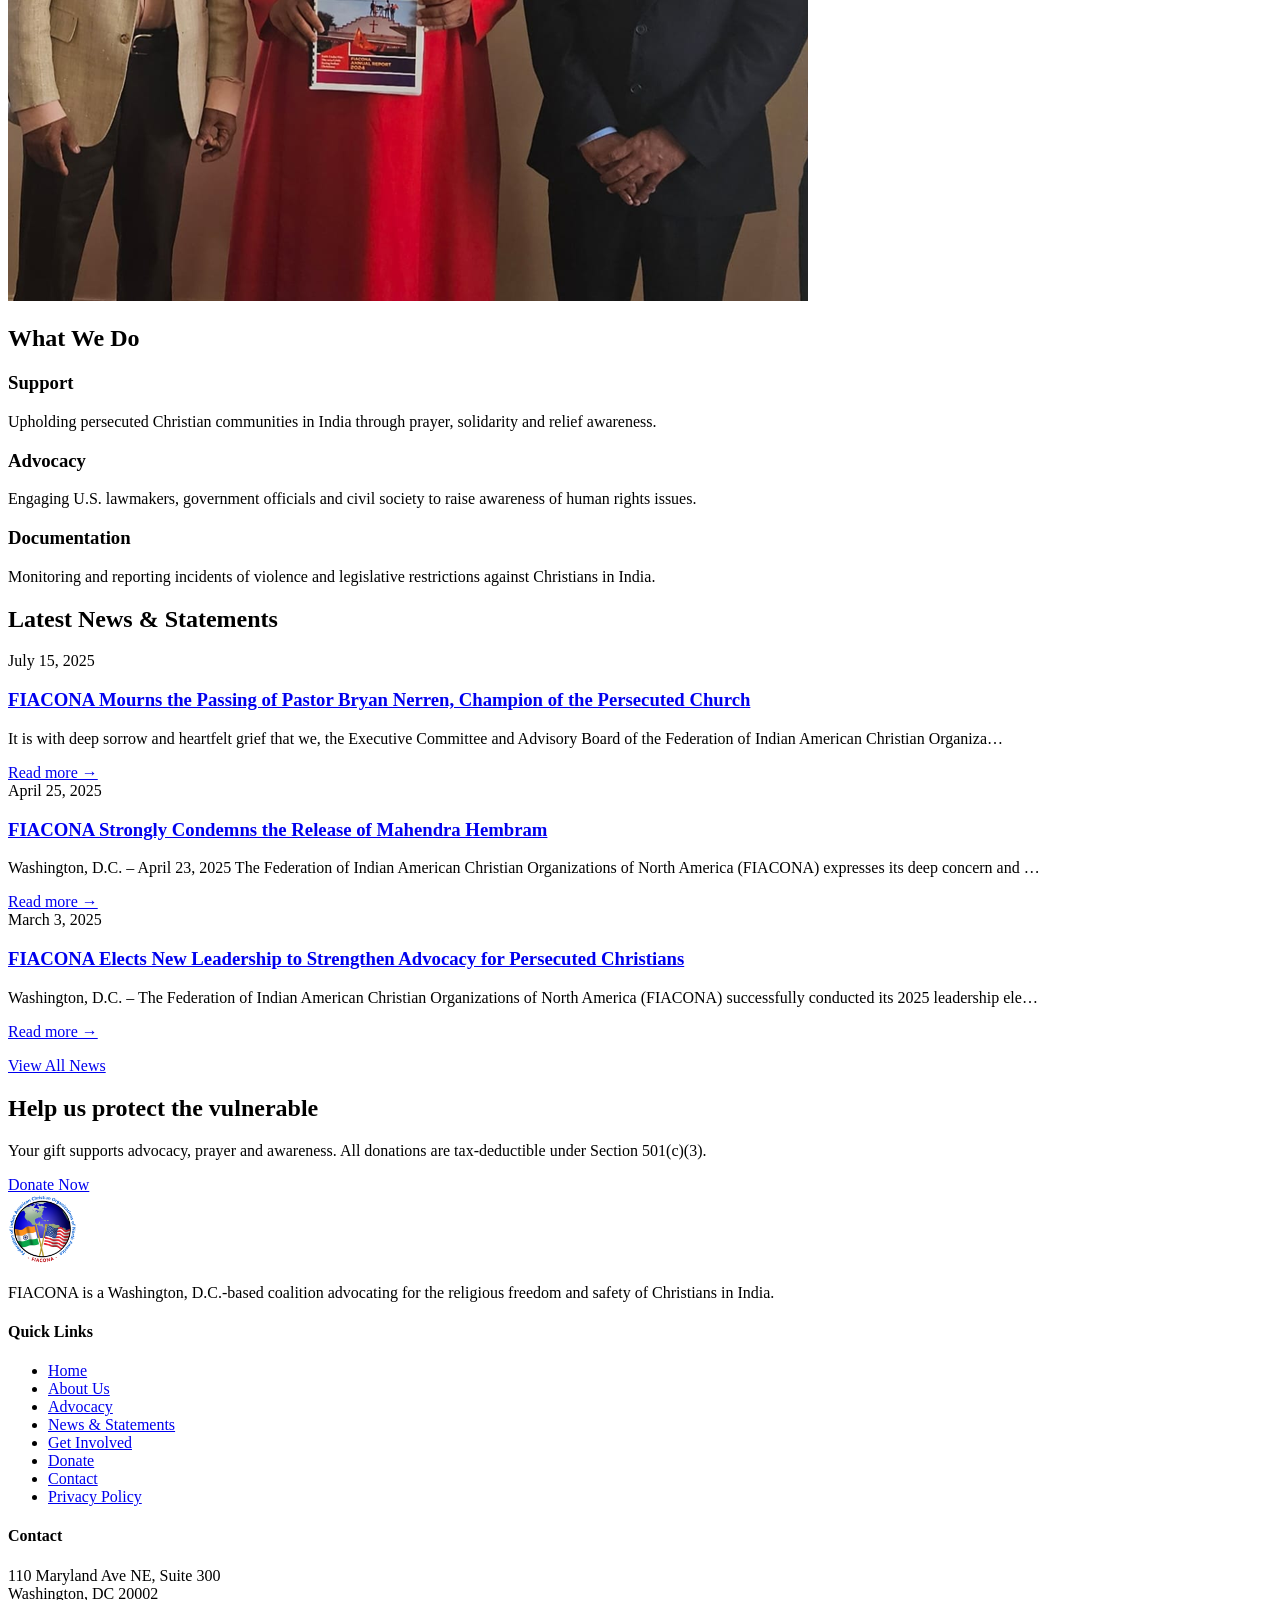
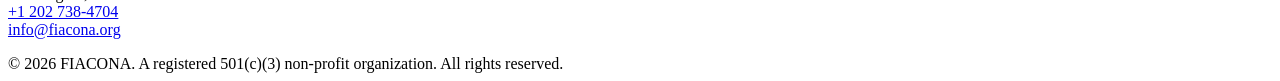
==== commit 540f01d5: "Update index.html" ====
--- a/index.html
+++ b/index.html
@@ -18,7 +18,7 @@
 <script>(function(){var s=document.querySelectorAll('#slider .slide'),d=document.querySelectorAll('#slider .dots span'),i=0,t;function go(n){s[i].classList.remove('on');d[i].classList.remove('on');i=(n+s.length)%s.length;s[i].classList.add('on');d[i].classList.add('on')}function auto(){clearInterval(t);t=setInterval(function(){go(i+1)},5500)}document.querySelector('#slider .next').onclick=function(){go(i+1);auto()};document.querySelector('#slider .prev').onclick=function(){go(i-1);auto()};d.forEach(function(x,n){x.onclick=function(){go(n);auto()}});auto()})();</script>
 </section>
 <section class="stats"><div class="wrap grid4"><div><b>1M+</b><span>Indian American Christians represented</span></div><div><b>50</b><span>U.S. states plus Canada</span></div><div><b>6</b><span>Traditions: Protestant, Catholic, Orthodox, Evangelical, Pentecostal, Independent</span></div><div><b>D.C.</b><span>Engaging lawmakers and officials</span></div></div></section>
-<section class="sec"><div class="wrap two"><div><h2>Who We Are</h2><p>FIACONA is a Washington, D.C.-based voluntary, charitable organization that advocates on behalf of the one million-strong Indian American Christians from all 50 states and Canada. It is a coalition of Protestant, Catholic, Orthodox, Evangelical, Pentecostal, and independent church and civic organizations.</p><p>FIACONA serves as a bridge builder for ecumenical advocacy, focusing on reducing violence against Christians in India.</p><a class="btn" href="about.html">Read More</a></div><img class="rounded" src="assets/images/meeting-home.jpg" alt="FIACONA Advocacy Director meeting church leaders"></div></section>
+<section class="sec"><div class="wrap two"><div><h2>Who We Are</h2><p>FIACONA is a Washington, D.C.-based voluntary, charitable organization that advocates on behalf of the one million-strong Indian American Christians from all 50 states and Canada. It is a coalition of Protestant, Catholic, Orthodox, Evangelical, Pentecostal, and independent church and civic organizations.</p><p>FIACONA serves as a bridge builder for ecumenical advocacy, focusing on reducing violence against Christians in India.</p><a class="btn" href="about.html">Read More</a></div><img class="rounded" src="assets/images/meeting-home.png" alt="FIACONA Advocacy Director meeting church leaders"></div></section>
 <section class="sec alt"><div class="wrap"><h2 class="c">What We Do</h2><div class="grid3">
 <div class="box"><h3>Support</h3><p>Upholding persecuted Christian communities in India through prayer, solidarity and relief awareness.</p></div>
 <div class="box"><h3>Advocacy</h3><p>Engaging U.S. lawmakers, government officials and civil society to raise awareness of human rights issues.</p></div>
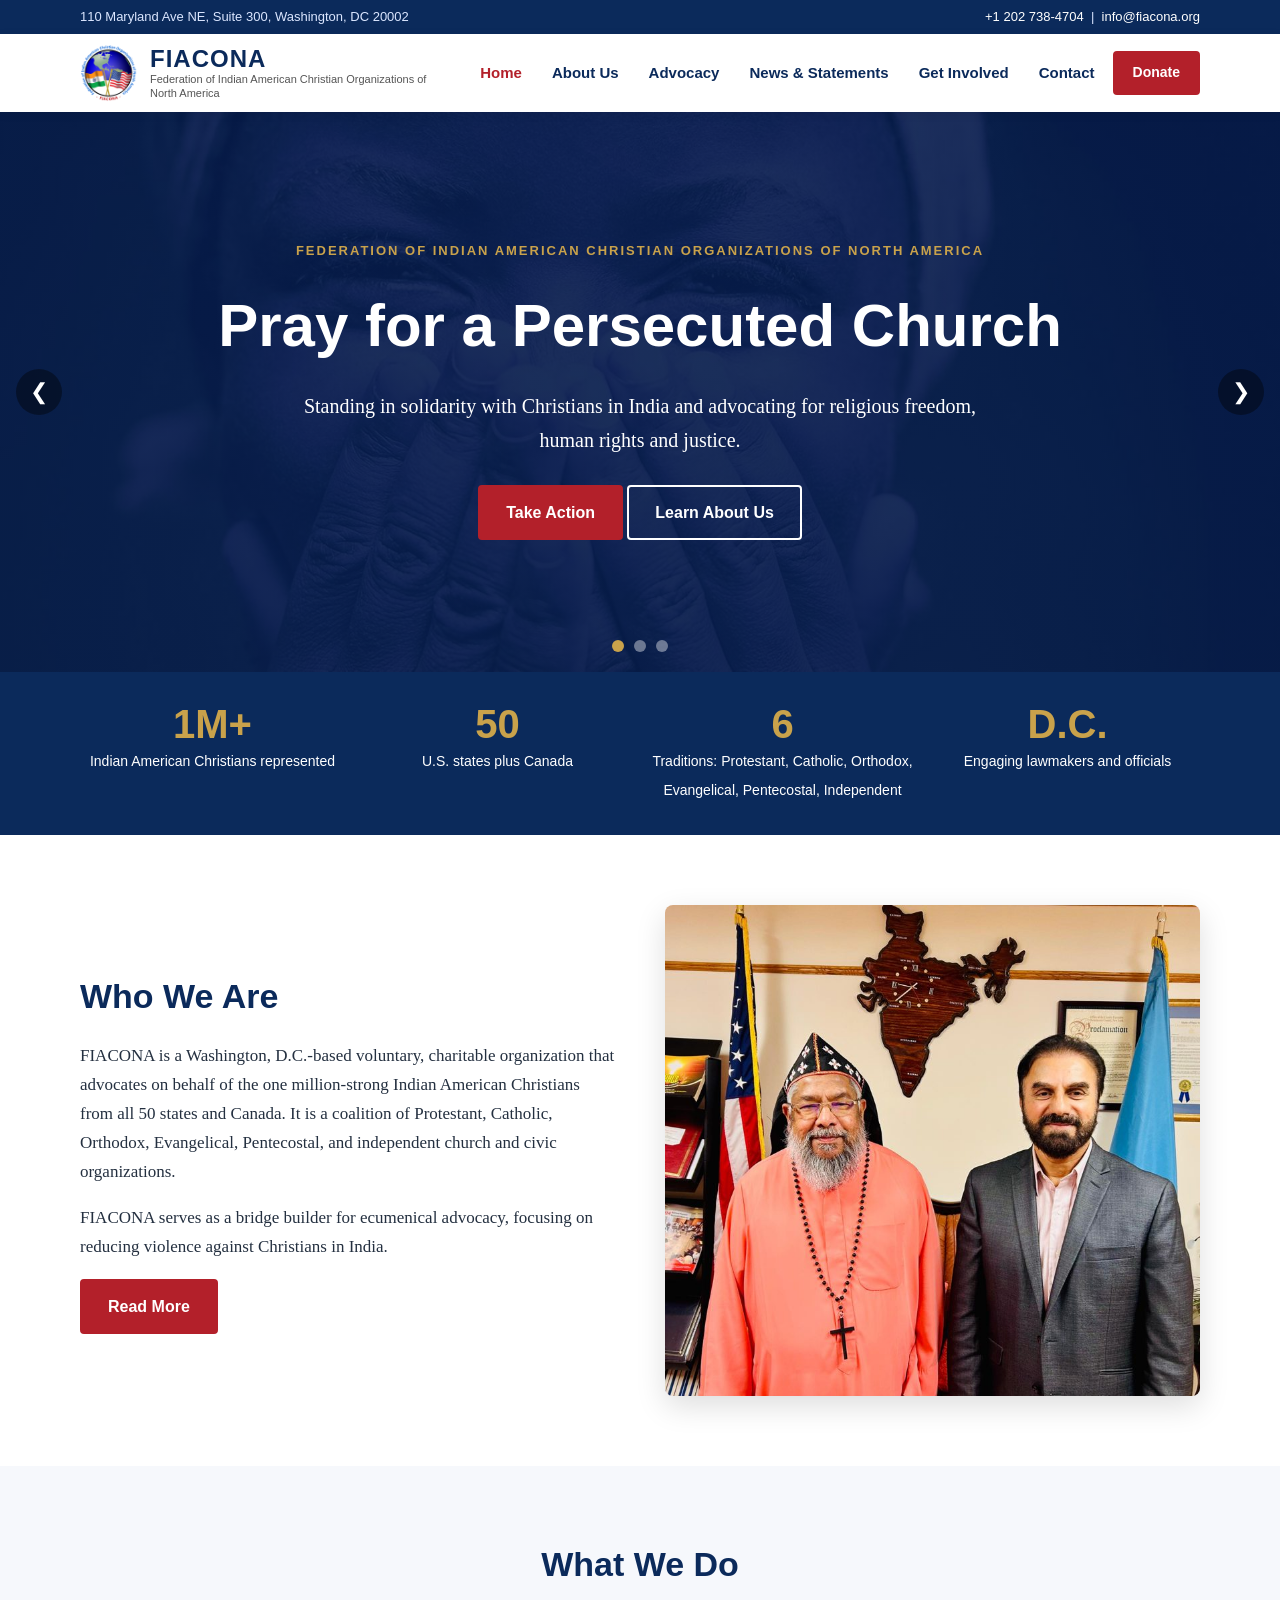
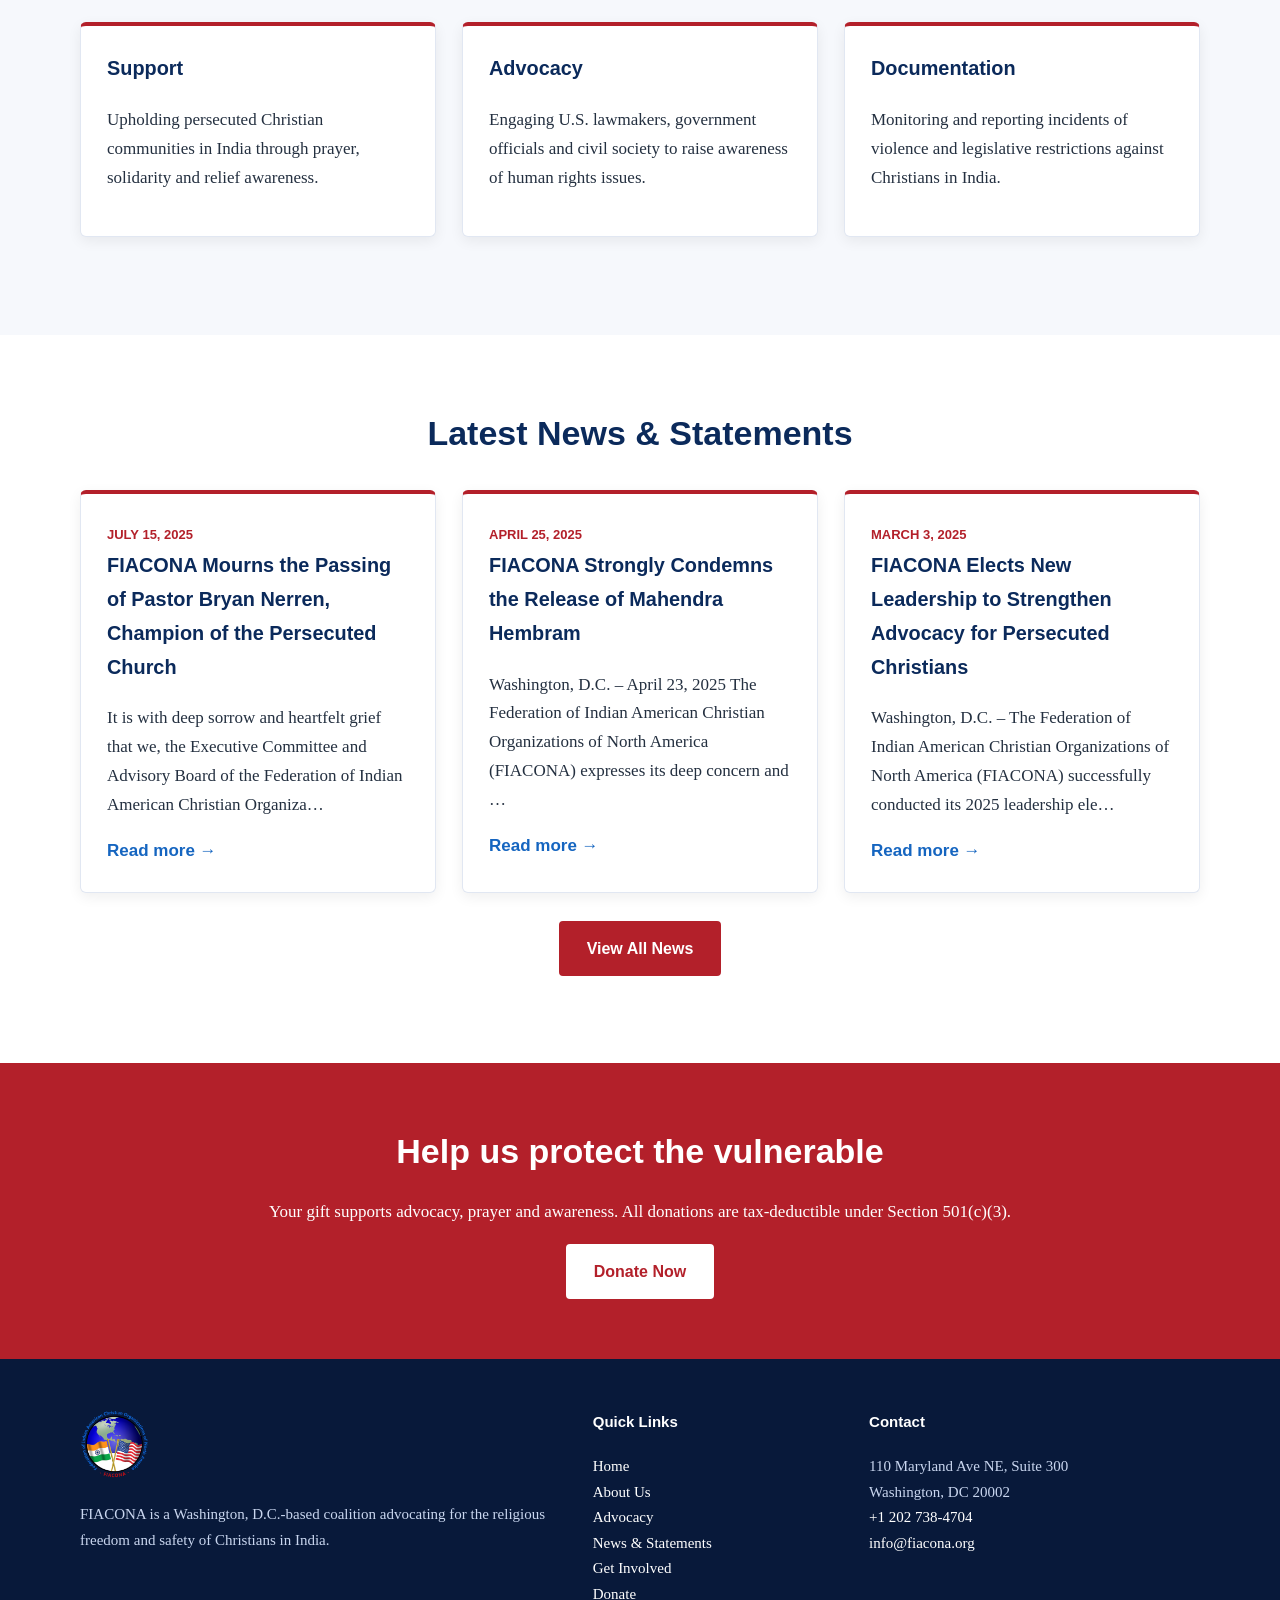
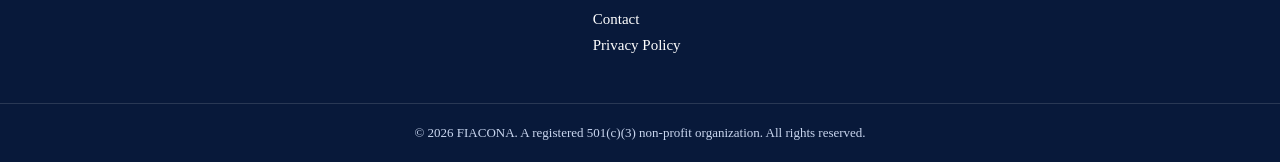
==== commit a4192d0d: "Update index.html" ====
--- a/index.html
+++ b/index.html
@@ -2,7 +2,7 @@
 <html lang="en"><head><meta charset="utf-8"><meta name="viewport" content="width=device-width,initial-scale=1">
 <title>Home | FIACONA</title>
 <meta name="description" content="FIACONA – Federation of Indian American Christian Organizations of North America. Advocating for religious freedom and the protection of Christians in India.">
-<link rel="icon" href="assets/images/logo.png"><link rel="css/stylesheet" href="css/style.css"></head><body>
+<link rel="icon" href="assets/images/logo.png"><link rel="stylesheet" href="css/style.css"></head><body>
 <div class="topbar"><div class="wrap"><span>110 Maryland Ave NE, Suite 300, Washington, DC 20002</span><span><a href="tel:+12027384704">+1 202 738-4704</a> &nbsp;|&nbsp; <a href="mailto:info@fiacona.org">info@fiacona.org</a></span></div></div>
 <header class="site"><div class="wrap bar"><a class="brand" href="index.html"><img src="assets/images/logo.png" alt="FIACONA logo"><span><b>FIACONA</b><small>Federation of Indian American Christian Organizations of North America</small></span></a>
 <input type="checkbox" id="mt"><label for="mt" class="burger" aria-label="Menu">&#9776;</label>
@@ -18,7 +18,7 @@
 <script>(function(){var s=document.querySelectorAll('#slider .slide'),d=document.querySelectorAll('#slider .dots span'),i=0,t;function go(n){s[i].classList.remove('on');d[i].classList.remove('on');i=(n+s.length)%s.length;s[i].classList.add('on');d[i].classList.add('on')}function auto(){clearInterval(t);t=setInterval(function(){go(i+1)},5500)}document.querySelector('#slider .next').onclick=function(){go(i+1);auto()};document.querySelector('#slider .prev').onclick=function(){go(i-1);auto()};d.forEach(function(x,n){x.onclick=function(){go(n);auto()}});auto()})();</script>
 </section>
 <section class="stats"><div class="wrap grid4"><div><b>1M+</b><span>Indian American Christians represented</span></div><div><b>50</b><span>U.S. states plus Canada</span></div><div><b>6</b><span>Traditions: Protestant, Catholic, Orthodox, Evangelical, Pentecostal, Independent</span></div><div><b>D.C.</b><span>Engaging lawmakers and officials</span></div></div></section>
-<section class="sec"><div class="wrap two"><div><h2>Who We Are</h2><p>FIACONA is a Washington, D.C.-based voluntary, charitable organization that advocates on behalf of the one million-strong Indian American Christians from all 50 states and Canada. It is a coalition of Protestant, Catholic, Orthodox, Evangelical, Pentecostal, and independent church and civic organizations.</p><p>FIACONA serves as a bridge builder for ecumenical advocacy, focusing on reducing violence against Christians in India.</p><a class="btn" href="about.html">Read More</a></div><img class="rounded" src="assets/images/meeting-home.png" alt="FIACONA Advocacy Director meeting church leaders"></div></section>
+<section class="sec"><div class="wrap two"><div><h2>Who We Are</h2><p>FIACONA is a Washington, D.C.-based voluntary, charitable organization that advocates on behalf of the one million-strong Indian American Christians from all 50 states and Canada. It is a coalition of Protestant, Catholic, Orthodox, Evangelical, Pentecostal, and independent church and civic organizations.</p><p>FIACONA serves as a bridge builder for ecumenical advocacy, focusing on reducing violence against Christians in India.</p><a class="btn" href="about.html">Read More</a></div><img class="rounded" src="assets/images/meeting.jpg" alt="FIACONA Advocacy Director meeting church leaders"></div></section>
 <section class="sec alt"><div class="wrap"><h2 class="c">What We Do</h2><div class="grid3">
 <div class="box"><h3>Support</h3><p>Upholding persecuted Christian communities in India through prayer, solidarity and relief awareness.</p></div>
 <div class="box"><h3>Advocacy</h3><p>Engaging U.S. lawmakers, government officials and civil society to raise awareness of human rights issues.</p></div>
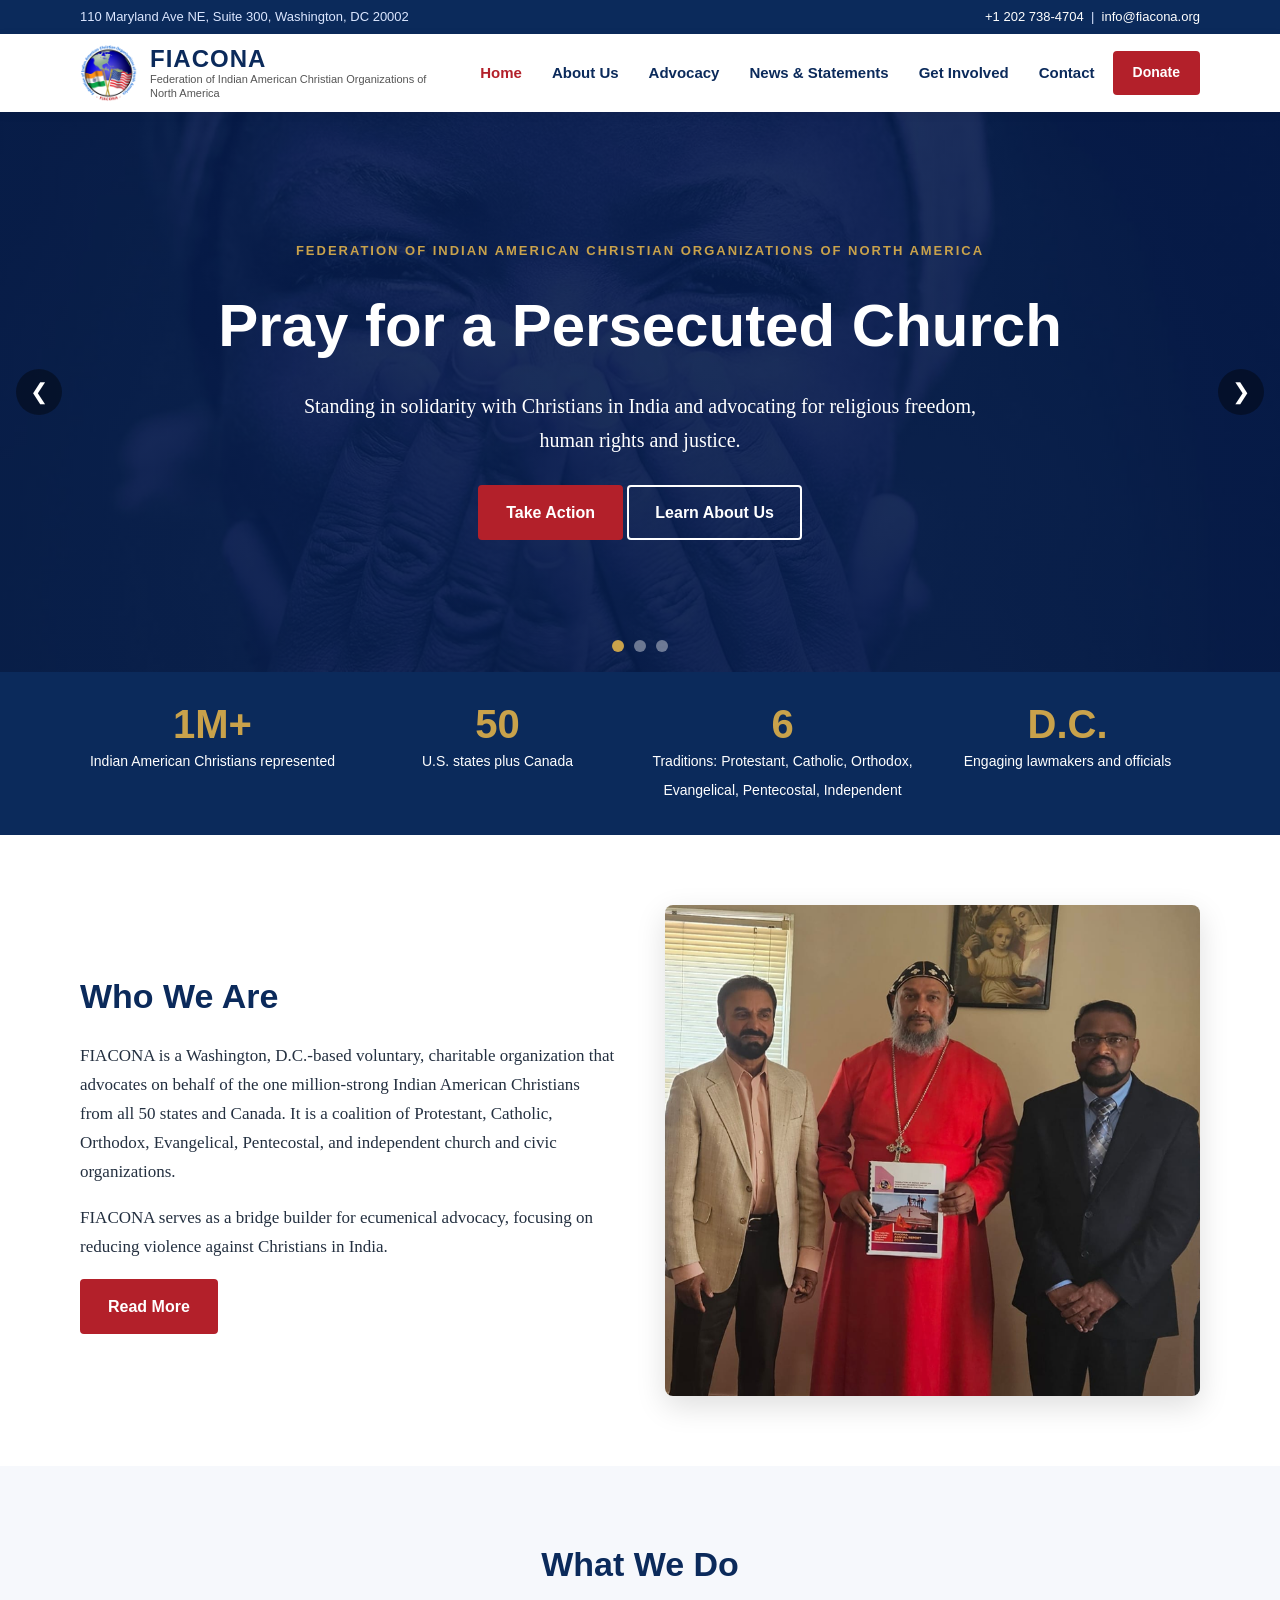
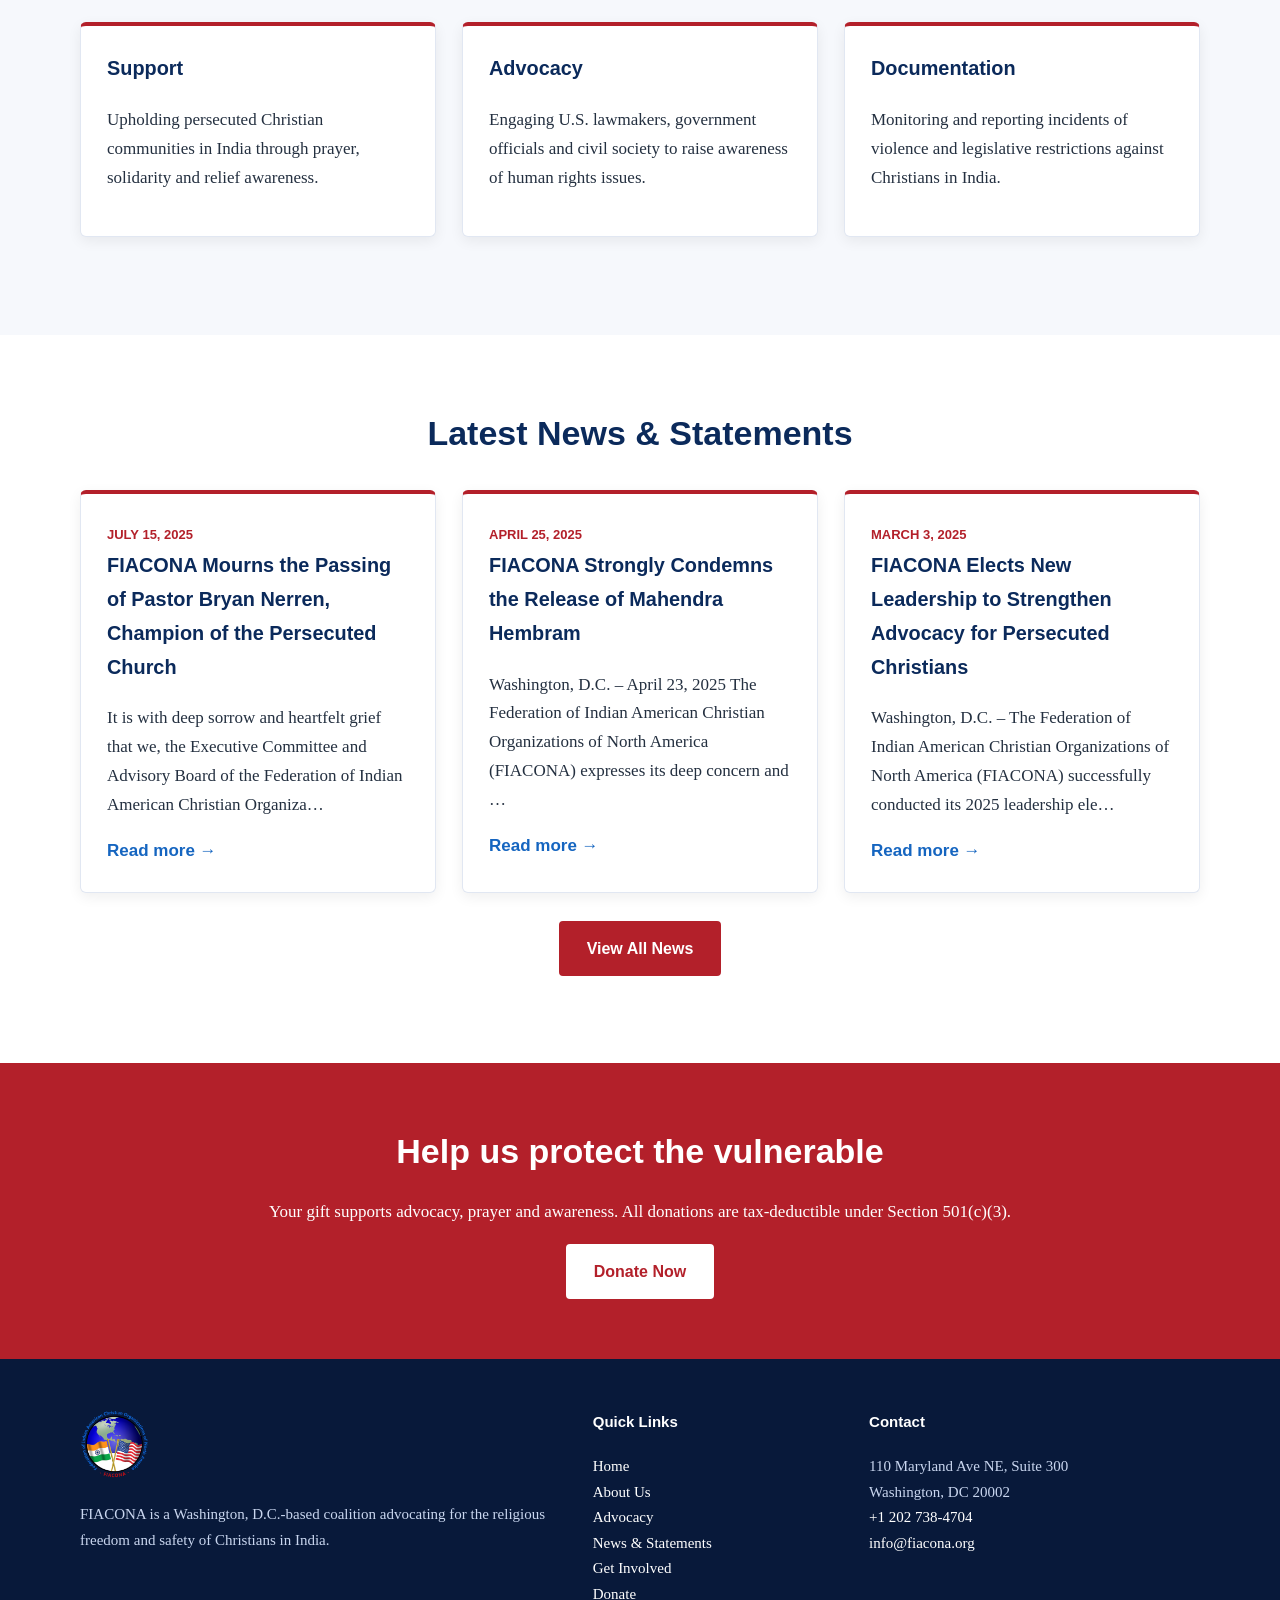
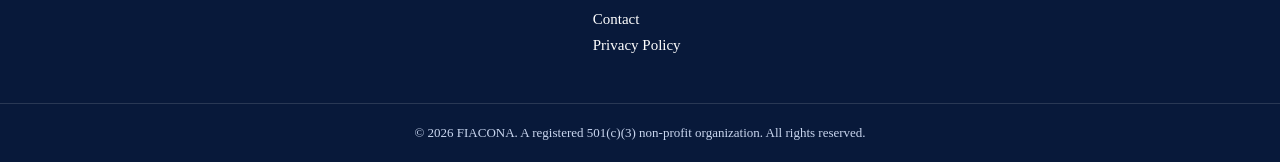
==== commit a8d164f1: "Update index.html" ====
--- a/index.html
+++ b/index.html
@@ -18,7 +18,7 @@
 <script>(function(){var s=document.querySelectorAll('#slider .slide'),d=document.querySelectorAll('#slider .dots span'),i=0,t;function go(n){s[i].classList.remove('on');d[i].classList.remove('on');i=(n+s.length)%s.length;s[i].classList.add('on');d[i].classList.add('on')}function auto(){clearInterval(t);t=setInterval(function(){go(i+1)},5500)}document.querySelector('#slider .next').onclick=function(){go(i+1);auto()};document.querySelector('#slider .prev').onclick=function(){go(i-1);auto()};d.forEach(function(x,n){x.onclick=function(){go(n);auto()}});auto()})();</script>
 </section>
 <section class="stats"><div class="wrap grid4"><div><b>1M+</b><span>Indian American Christians represented</span></div><div><b>50</b><span>U.S. states plus Canada</span></div><div><b>6</b><span>Traditions: Protestant, Catholic, Orthodox, Evangelical, Pentecostal, Independent</span></div><div><b>D.C.</b><span>Engaging lawmakers and officials</span></div></div></section>
-<section class="sec"><div class="wrap two"><div><h2>Who We Are</h2><p>FIACONA is a Washington, D.C.-based voluntary, charitable organization that advocates on behalf of the one million-strong Indian American Christians from all 50 states and Canada. It is a coalition of Protestant, Catholic, Orthodox, Evangelical, Pentecostal, and independent church and civic organizations.</p><p>FIACONA serves as a bridge builder for ecumenical advocacy, focusing on reducing violence against Christians in India.</p><a class="btn" href="about.html">Read More</a></div><img class="rounded" src="assets/images/meeting.jpg" alt="FIACONA Advocacy Director meeting church leaders"></div></section>
+<section class="sec"><div class="wrap two"><div><h2>Who We Are</h2><p>FIACONA is a Washington, D.C.-based voluntary, charitable organization that advocates on behalf of the one million-strong Indian American Christians from all 50 states and Canada. It is a coalition of Protestant, Catholic, Orthodox, Evangelical, Pentecostal, and independent church and civic organizations.</p><p>FIACONA serves as a bridge builder for ecumenical advocacy, focusing on reducing violence against Christians in India.</p><a class="btn" href="about.html">Read More</a></div><img class="rounded" src="assets/images/meeting-home.png" alt="FIACONA Advocacy Director meeting church leaders"></div></section>
 <section class="sec alt"><div class="wrap"><h2 class="c">What We Do</h2><div class="grid3">
 <div class="box"><h3>Support</h3><p>Upholding persecuted Christian communities in India through prayer, solidarity and relief awareness.</p></div>
 <div class="box"><h3>Advocacy</h3><p>Engaging U.S. lawmakers, government officials and civil society to raise awareness of human rights issues.</p></div>
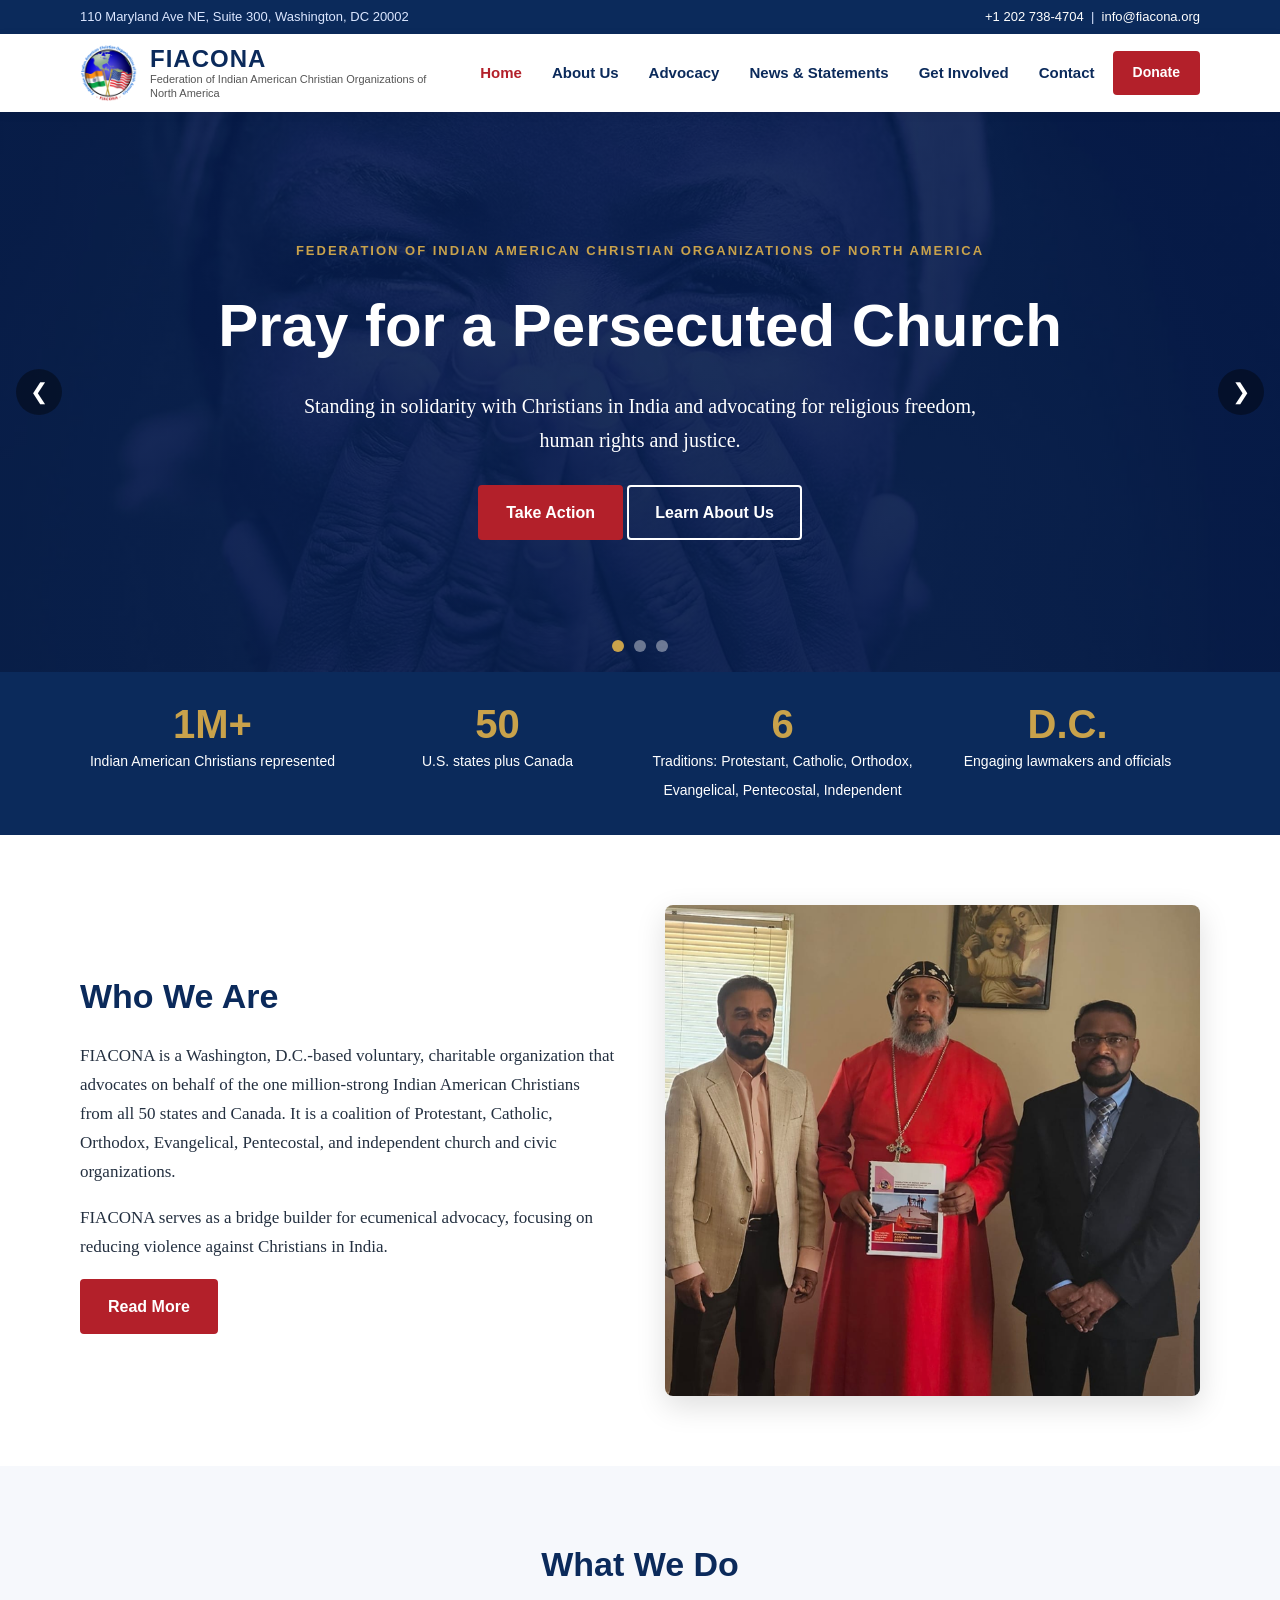
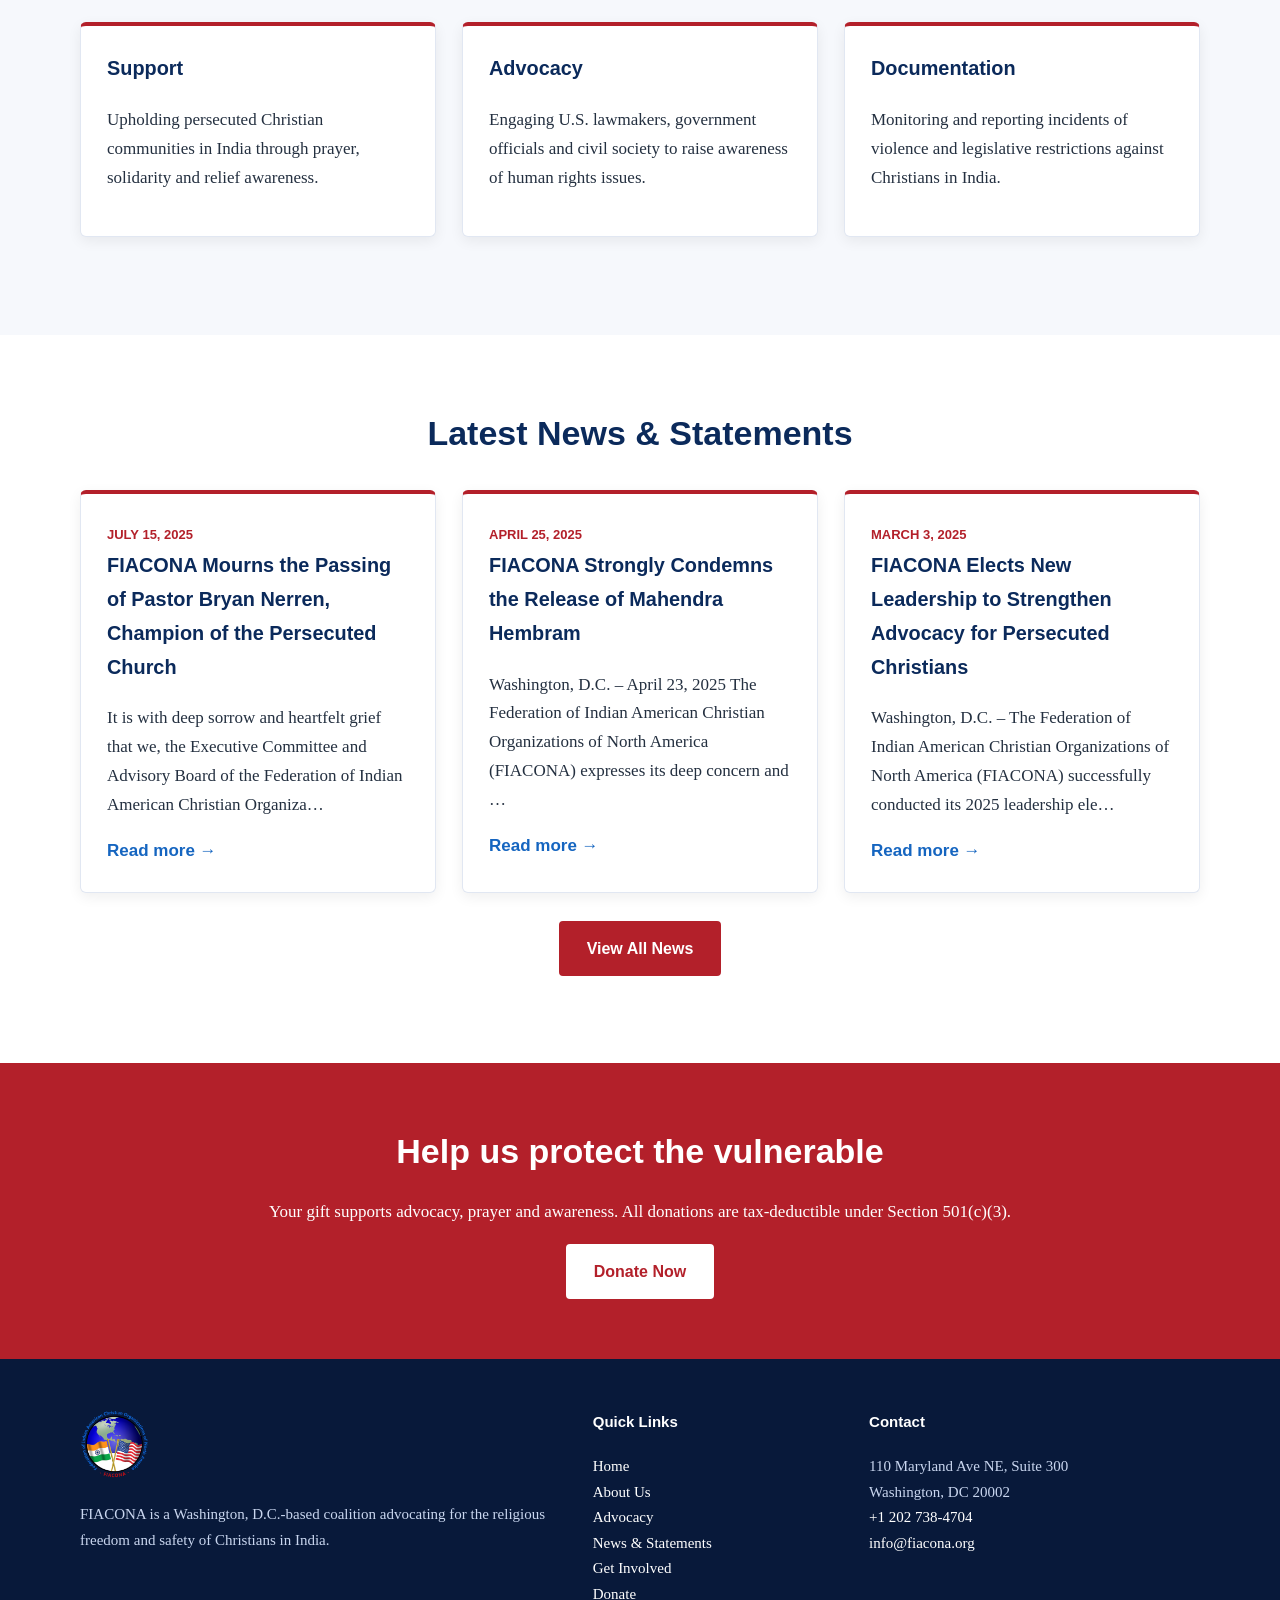
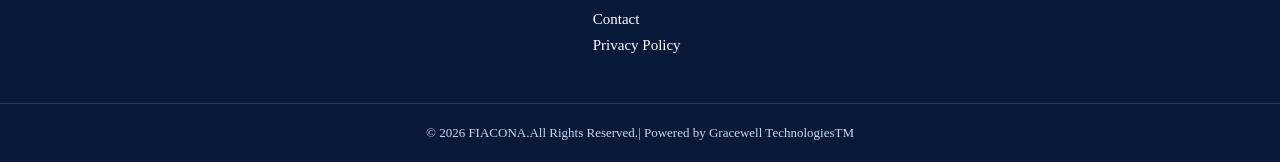
==== commit 0fecb657: "Update index.html" ====
--- a/index.html
+++ b/index.html
@@ -28,4 +28,4 @@
 <footer><div class="wrap fgrid"><div><img src="assets/images/logo.png" alt="" width="70"><p>FIACONA is a Washington, D.C.-based coalition advocating for the religious freedom and safety of Christians in India.</p></div>
 <div><h4>Quick Links</h4><ul><li><a href="index.html">Home</a></li><li><a href="about.html">About Us</a></li><li><a href="advocacy.html">Advocacy</a></li><li><a href="news.html">News & Statements</a></li><li><a href="get-involved.html">Get Involved</a></li><li><a href="donate.html">Donate</a></li><li><a href="contact.html">Contact</a></li><li><a href="privacy.html">Privacy Policy</a></li></ul></div>
 <div><h4>Contact</h4><p>110 Maryland Ave NE, Suite 300<br>Washington, DC 20002<br><a href="tel:+12027384704">+1 202 738-4704</a><br><a href="mailto:info@fiacona.org">info@fiacona.org</a></p></div></div>
-<div class="copy">&copy; 2026 FIACONA. A registered 501(c)(3) non-profit organization. All rights reserved.</div></footer></body></html>
+<div class="copy">&copy; 2026 FIACONA.All Rights Reserved.| Powered by Gracewell TechnologiesTM</div></footer></body></html>
